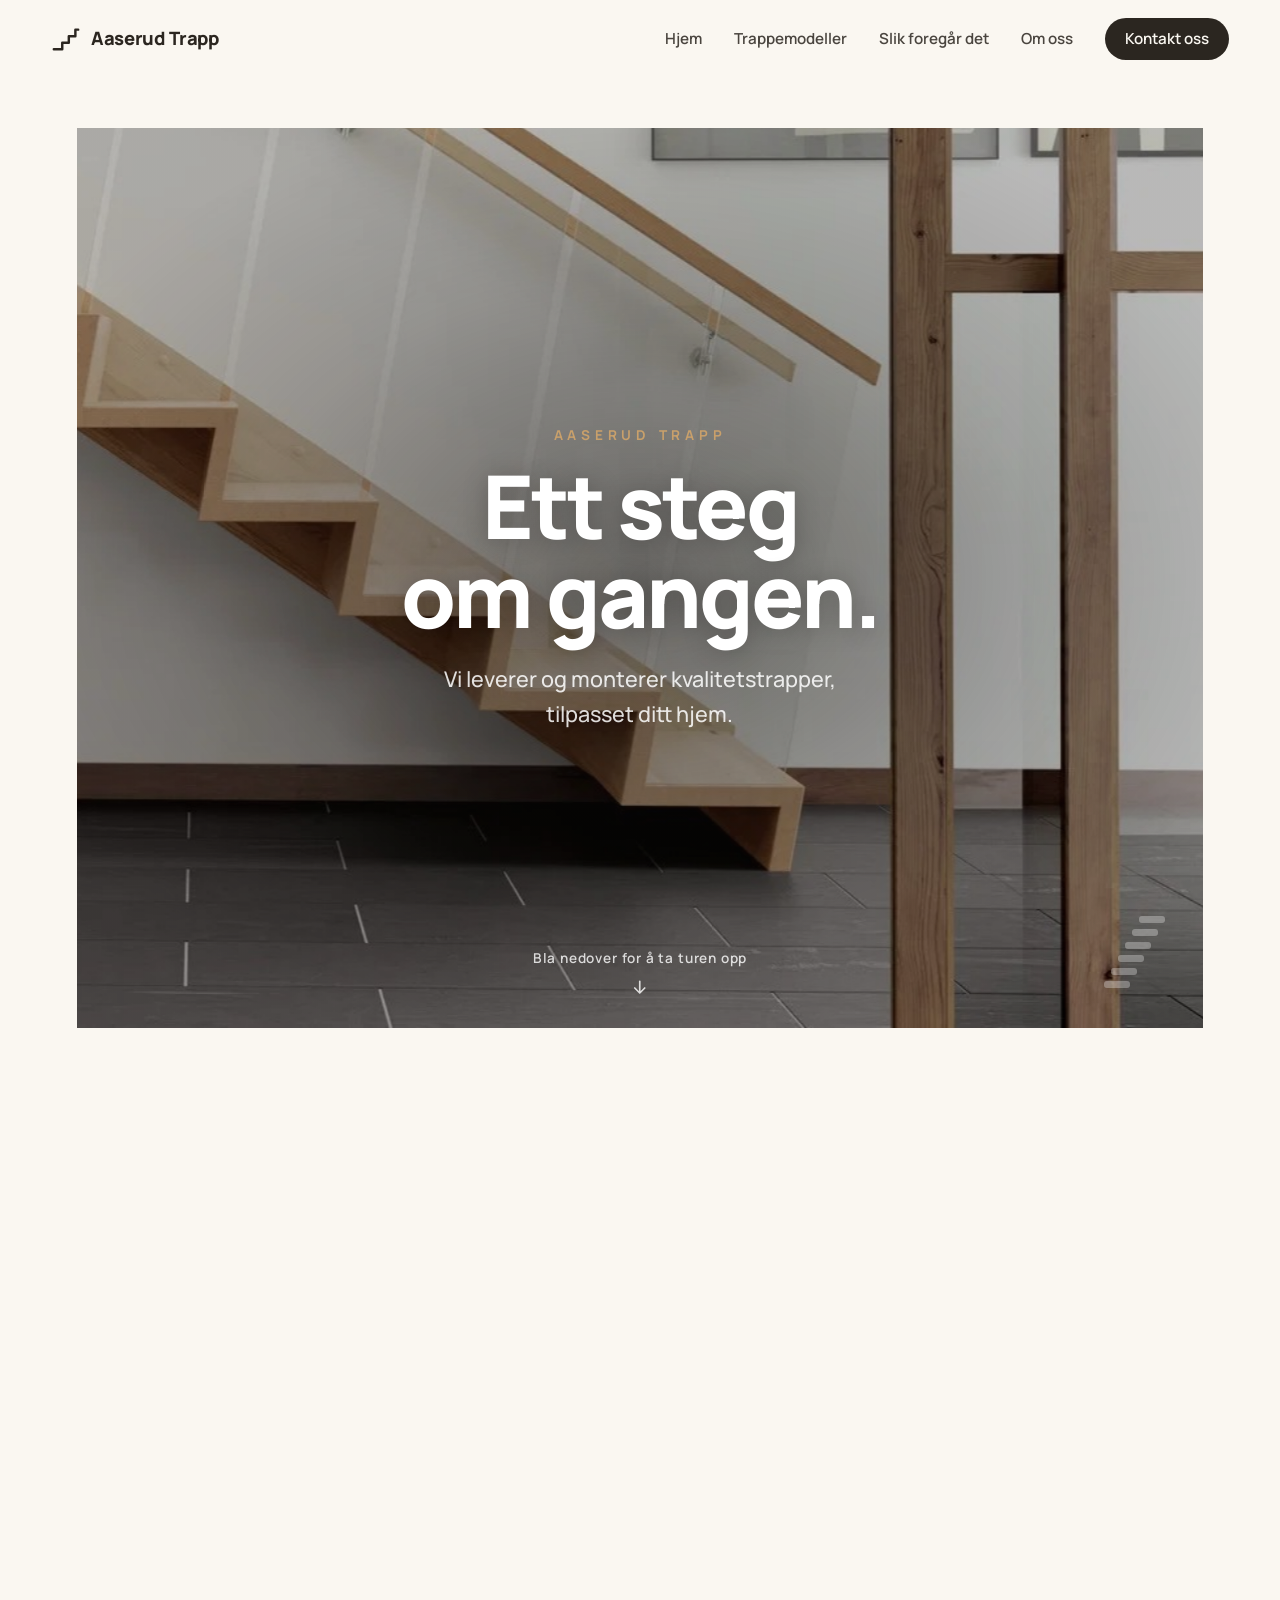
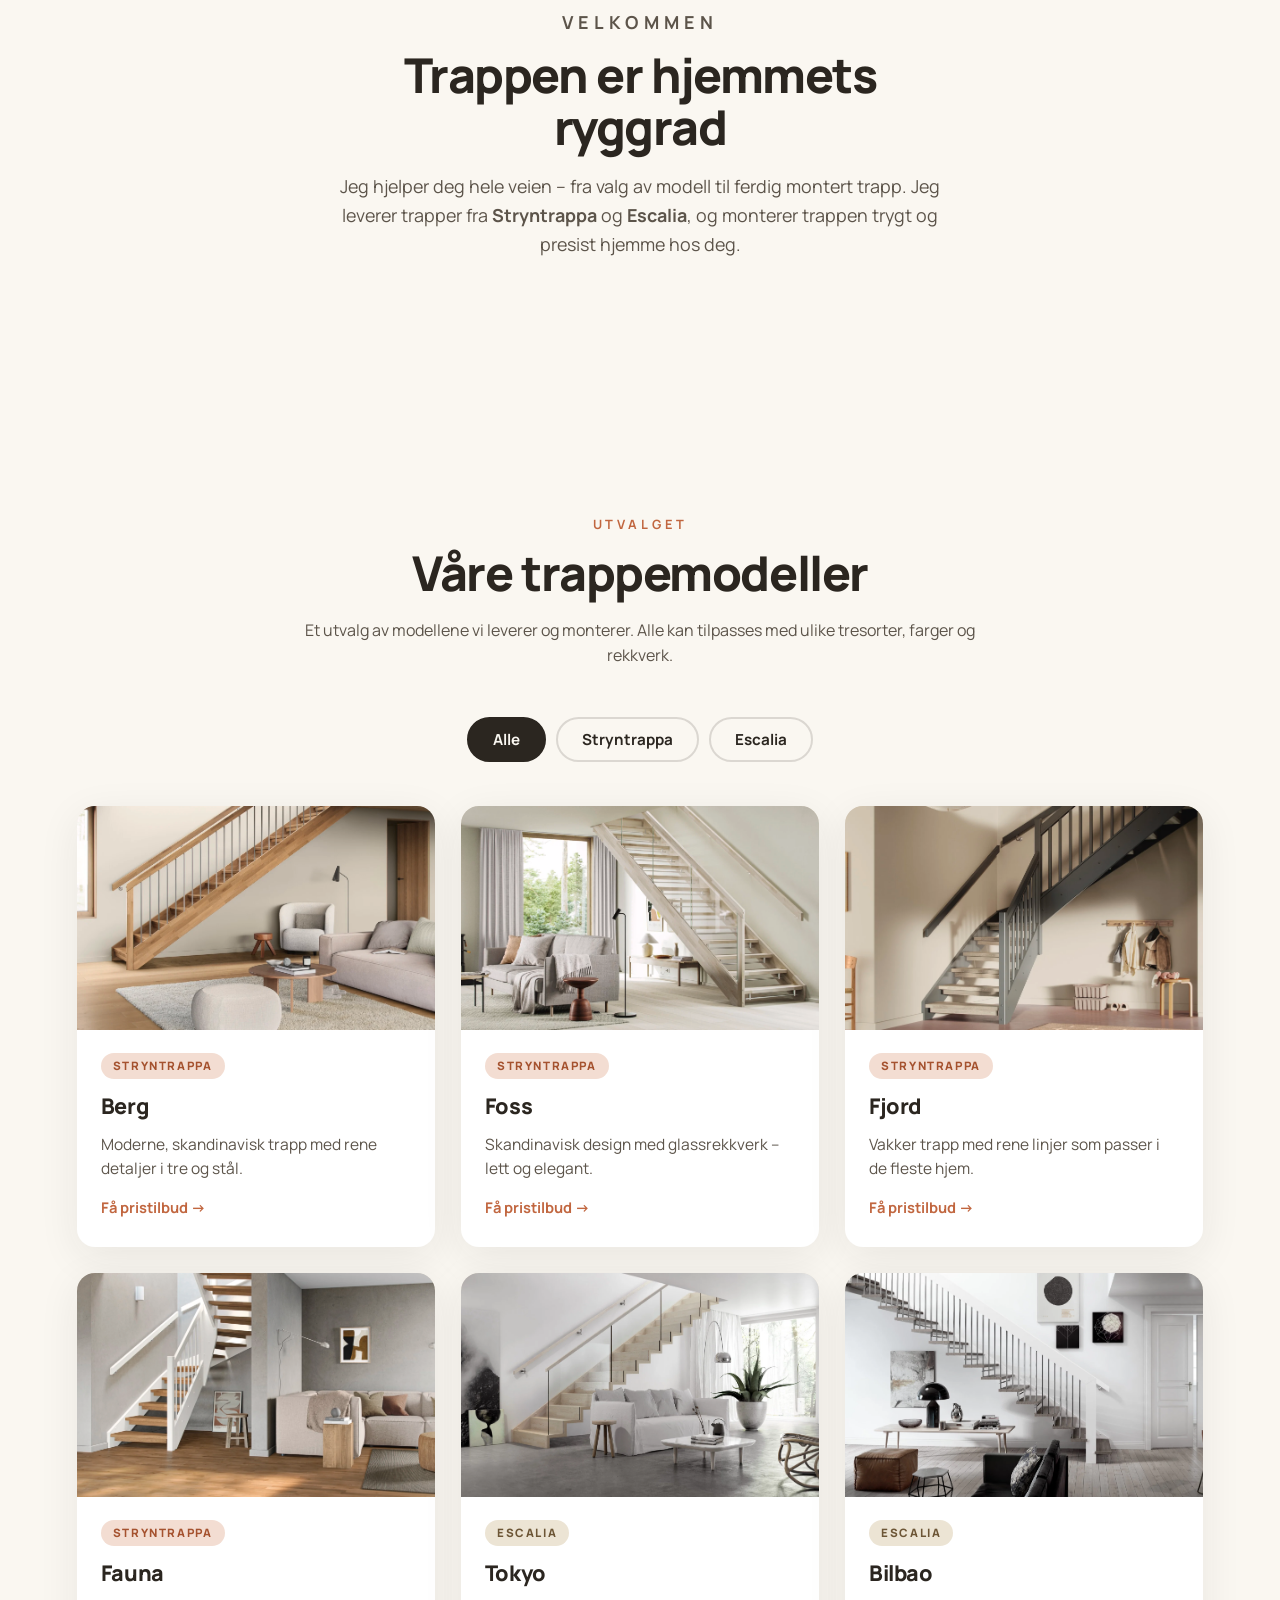
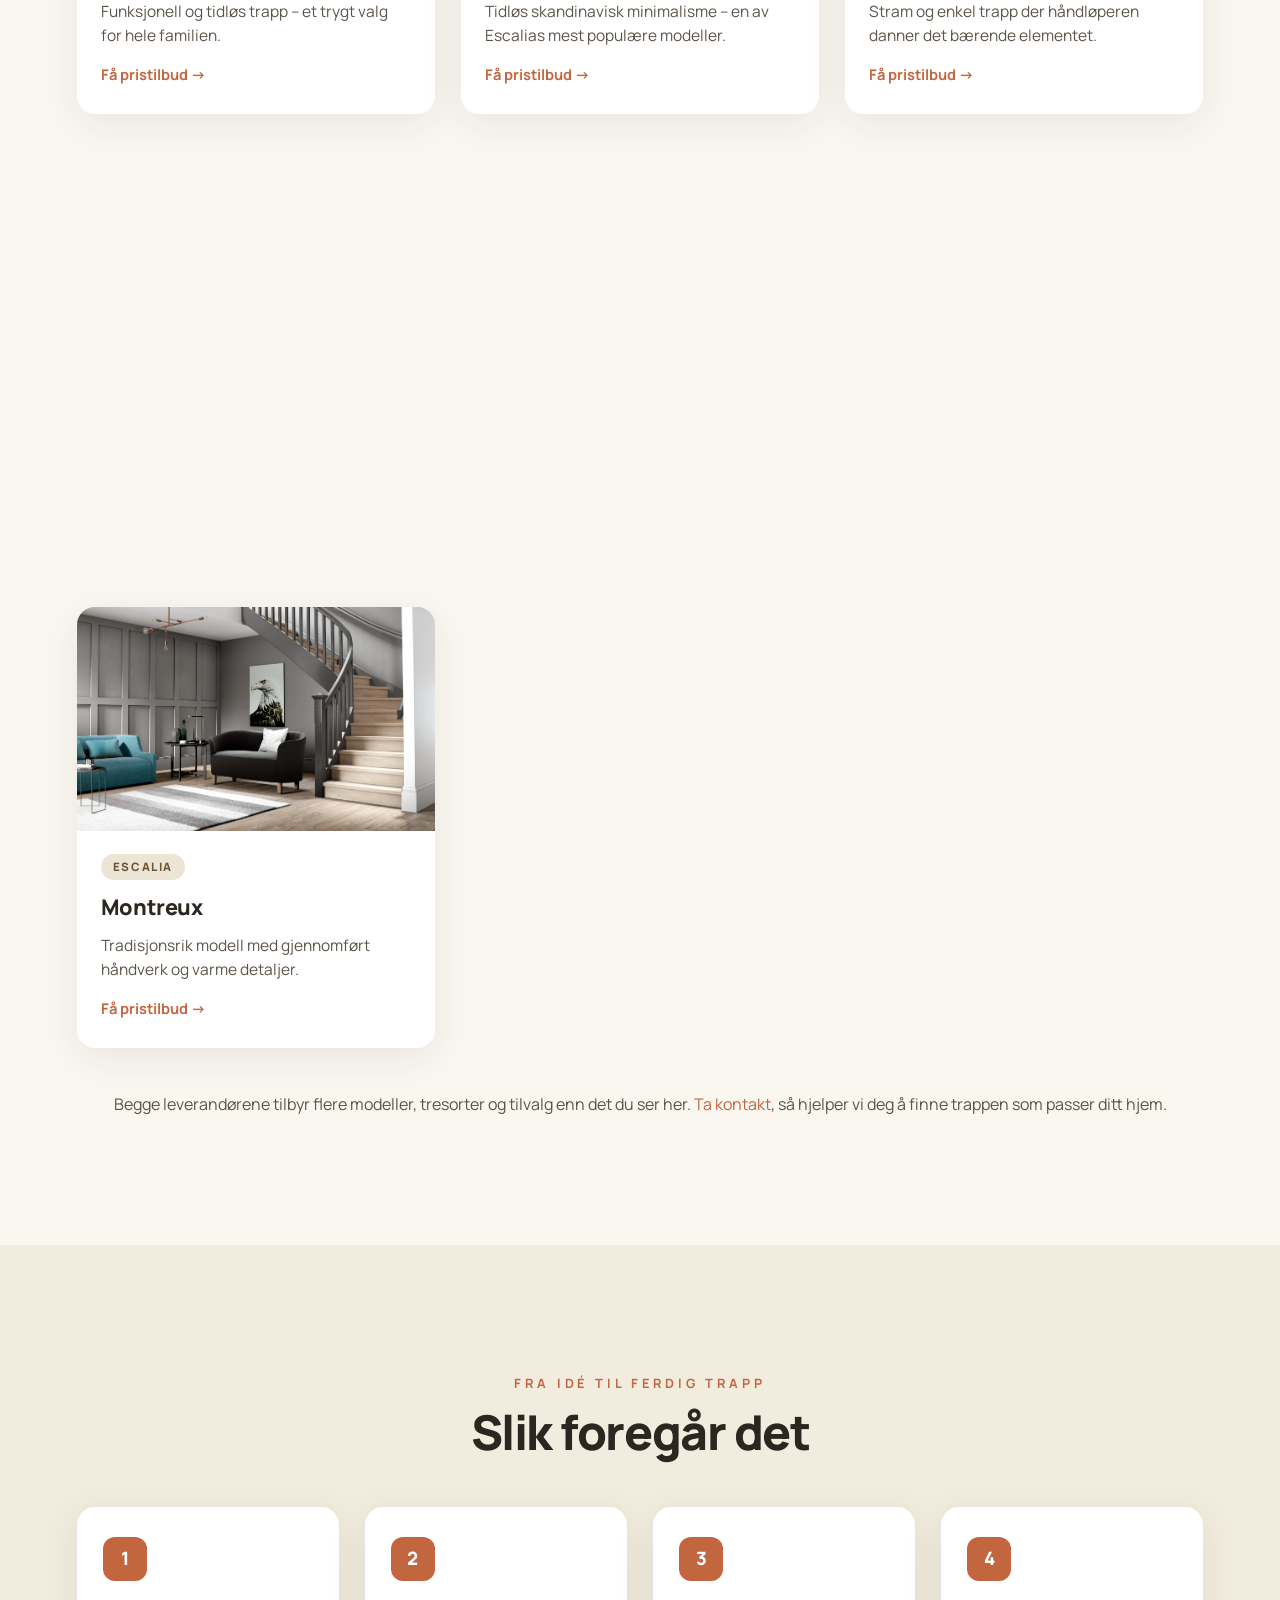
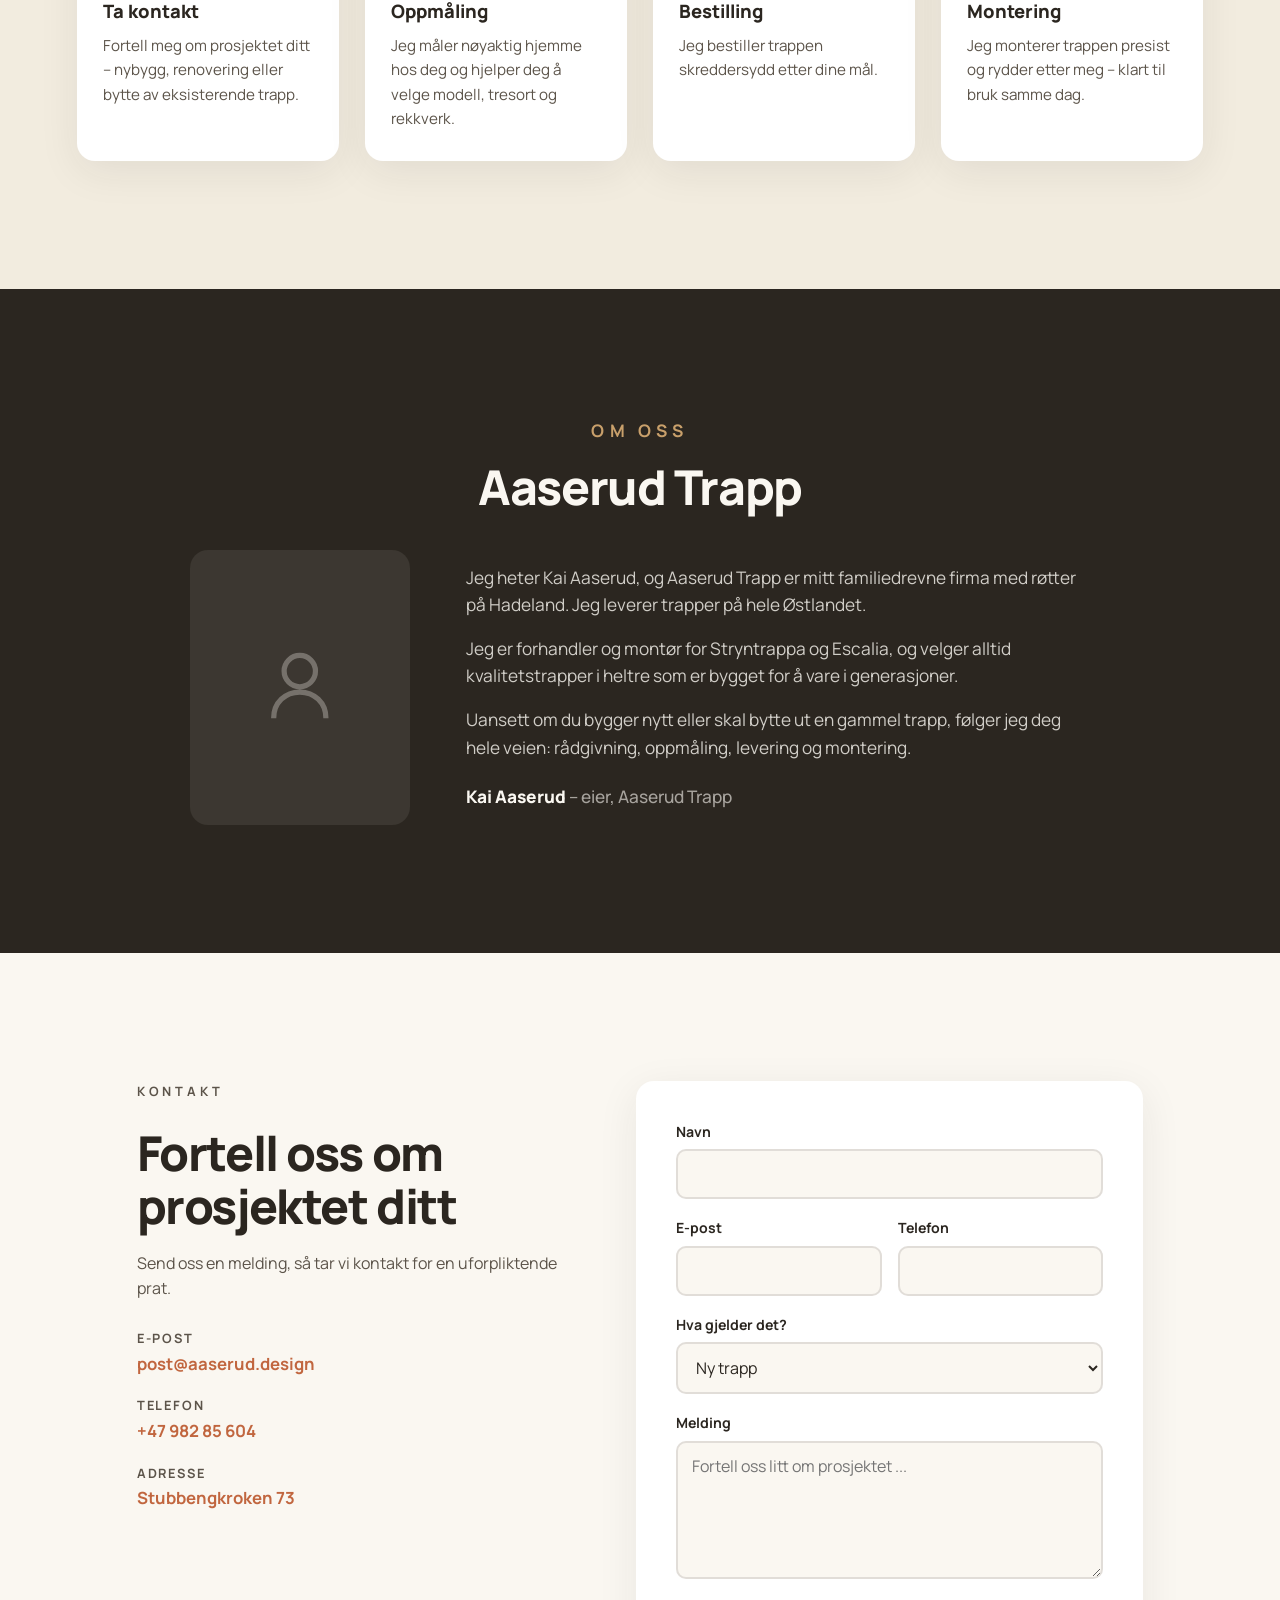
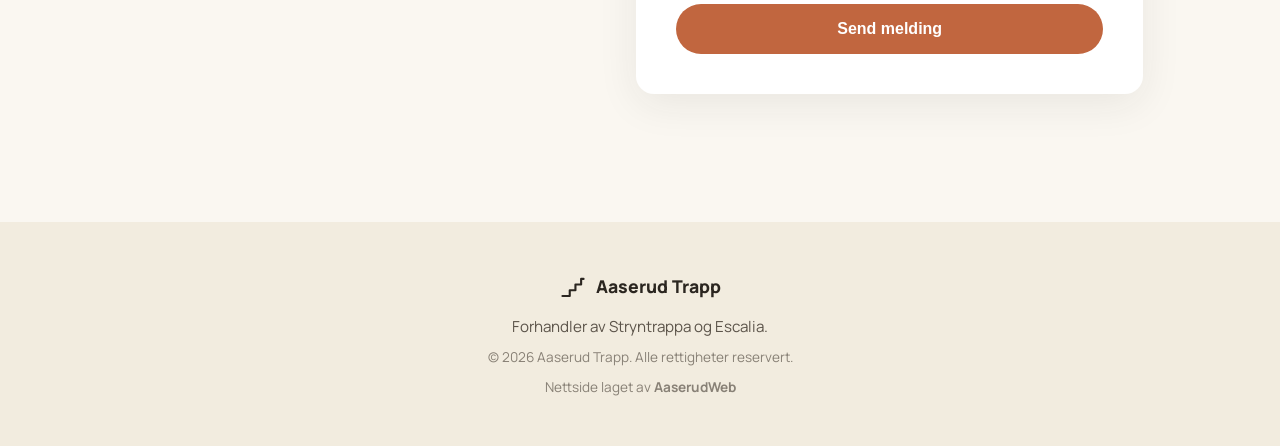
==== index.html @ faaba4e9 "Initial commit: Aaserud Trapp website Scroll-driven hero climb animation, stair model catalog (Stryn" ====
<!DOCTYPE html>
<html lang="no">
<head>
  <meta charset="UTF-8">
  <meta name="viewport" content="width=device-width, initial-scale=1.0">
  <title>Aaserud Trapp – Levering og montering av kvalitetstrapper</title>
  <meta name="description" content="Kai Aaserud leverer og monterer kvalitetstrapper i heltre over hele Østlandet – trapper fra Stryntrappa og Escalia, tilpasset ditt hjem.">
  <link rel="icon" href="data:image/svg+xml,%3Csvg xmlns='http://www.w3.org/2000/svg' viewBox='0 0 32 32'%3E%3Cpath d='M4 26h8v-6h6v-6h6V8h4' fill='none' stroke='%232b2620' stroke-width='3' stroke-linecap='round' stroke-linejoin='round'/%3E%3C/svg%3E">
  <link rel="preload" as="image" href="bilder/hero.jpg">
  <link rel="preconnect" href="https://fonts.googleapis.com">
  <link rel="preconnect" href="https://fonts.gstatic.com" crossorigin>
  <link href="https://fonts.googleapis.com/css2?family=Manrope:wght@400;500;600;700;800&display=swap" rel="stylesheet">
  <link rel="stylesheet" href="css/style.css">
</head>
<body id="topp">

  <!-- ======== HEADER ======== -->
  <header class="site-header" id="siteHeader">
    <a class="logo" href="#topp" aria-label="Aaserud Trapp – til toppen">
      <svg viewBox="0 0 32 32" class="logo__icon" aria-hidden="true">
        <path d="M3 27h9v-7h7v-7h7V6h3" fill="none" stroke="currentColor" stroke-width="2.6" stroke-linecap="round" stroke-linejoin="round"/>
      </svg>
      <span class="logo__text">Aaserud&nbsp;Trapp</span>
    </a>
    <nav class="site-nav" id="siteNav" aria-label="Hovedmeny">
      <a href="#topp">Hjem</a>
      <a href="#modeller">Trappemodeller</a>
      <a href="#prosess">Slik foregår det</a>
      <a href="#om">Om oss</a>
      <a href="#kontakt" class="nav-cta">Kontakt oss</a>
    </nav>
    <button class="nav-toggle" id="navToggle" aria-label="Åpne meny" aria-expanded="false">
      <span></span><span></span><span></span>
    </button>
  </header>

  <!-- ======== SCROLL-HISTORIE: KLATRE OPP TRAPPEN ======== -->
  <section class="story" id="story" aria-label="Introduksjon">
    <div class="story__sticky">

      <!-- Illustrert scene som "kameraet" klatrer gjennom.
           Vil du heller bruke et ekte foto senere: bytt ut SVG-en under
           med et stort <img> inne i #scene – animasjonen fungerer likt. -->
      <div class="scene" id="scene" aria-hidden="true">
        <svg viewBox="0 0 2400 1600" preserveAspectRatio="none">
          <defs>
            <linearGradient id="wallGrad" x1="0" y1="0" x2="0" y2="1">
              <stop offset="0" stop-color="#f4ede1"/>
              <stop offset="1" stop-color="#eadfcc"/>
            </linearGradient>
            <linearGradient id="treadGrad" x1="0" y1="0" x2="0" y2="1">
              <stop offset="0" stop-color="#dcb079"/>
              <stop offset="1" stop-color="#bd935c"/>
            </linearGradient>
            <linearGradient id="wardrobeGrad" x1="0" y1="0" x2="1" y2="0">
              <stop offset="0" stop-color="#dfc39a"/>
              <stop offset="1" stop-color="#cfae7f"/>
            </linearGradient>
            <linearGradient id="lightBeam" x1="0" y1="0" x2="1" y2="0">
              <stop offset="0" stop-color="#ffffff" stop-opacity="0.55"/>
              <stop offset="0.4" stop-color="#ffffff" stop-opacity="0.12"/>
              <stop offset="1" stop-color="#ffffff" stop-opacity="0"/>
            </linearGradient>
            <pattern id="slats" width="48" height="100" patternUnits="userSpaceOnUse">
              <rect width="48" height="100" fill="#d9c09a"/>
              <rect x="38" width="10" height="100" fill="#c9ac80"/>
              <rect x="0" width="3" height="100" fill="#e7d5b4"/>
            </pattern>
          </defs>

          <!-- Vegger og gulv -->
          <rect x="0" y="0" width="2400" height="1600" fill="url(#wallGrad)"/>
          <rect x="700" y="0" width="1700" height="1440" fill="url(#slats)"/>
          <rect x="0" y="1400" width="2400" height="200" fill="#e6dfd2"/>
          <rect x="0" y="1394" width="2400" height="8" fill="#d4cab7"/>

          <!-- Garderobeskap til venstre -->
          <rect x="150" y="230" width="250" height="1170" rx="6" fill="url(#wardrobeGrad)"/>
          <rect x="410" y="230" width="250" height="1170" rx="6" fill="url(#wardrobeGrad)"/>
          <rect x="398" y="230" width="6" height="1170" fill="#b3946a"/>
          <rect x="384" y="770" width="8" height="70" rx="4" fill="#8f7350"/>
          <rect x="424" y="770" width="8" height="70" rx="4" fill="#8f7350"/>

          <!-- Dørmatte -->
          <rect x="720" y="1460" width="300" height="64" rx="10" fill="#cdbc99" opacity="0.8"/>

          <!-- Skygge under trappen -->
          <polygon points="300,1400 2100,1400 2100,540" fill="#000000" opacity="0.04"/>

          <!-- Trappetrinn (12 stk, åpne trinn i eik) -->
          <g>
            <rect x="300"  y="1325" width="168" height="30" rx="5" fill="url(#treadGrad)"/>
            <rect x="450"  y="1250" width="168" height="30" rx="5" fill="url(#treadGrad)"/>
            <rect x="600"  y="1175" width="168" height="30" rx="5" fill="url(#treadGrad)"/>
            <rect x="750"  y="1100" width="168" height="30" rx="5" fill="url(#treadGrad)"/>
            <rect x="900"  y="1025" width="168" height="30" rx="5" fill="url(#treadGrad)"/>
            <rect x="1050" y="950"  width="168" height="30" rx="5" fill="url(#treadGrad)"/>
            <rect x="1200" y="875"  width="168" height="30" rx="5" fill="url(#treadGrad)"/>
            <rect x="1350" y="800"  width="168" height="30" rx="5" fill="url(#treadGrad)"/>
            <rect x="1500" y="725"  width="168" height="30" rx="5" fill="url(#treadGrad)"/>
            <rect x="1650" y="650"  width="168" height="30" rx="5" fill="url(#treadGrad)"/>
            <rect x="1800" y="575"  width="168" height="30" rx="5" fill="url(#treadGrad)"/>
            <rect x="1950" y="500"  width="168" height="30" rx="5" fill="url(#treadGrad)"/>
            <!-- Repos i toppen -->
            <rect x="2118" y="500" width="282" height="30" fill="url(#treadGrad)"/>
            <rect x="2118" y="530" width="282" height="24" fill="#a8825333"/>
          </g>

          <!-- Skygger under trinnene -->
          <g fill="#8a6b42" opacity="0.22">
            <rect x="306" y="1355" width="156" height="10" rx="5"/>
            <rect x="456" y="1280" width="156" height="10" rx="5"/>
            <rect x="606" y="1205" width="156" height="10" rx="5"/>
            <rect x="756" y="1130" width="156" height="10" rx="5"/>
            <rect x="906" y="1055" width="156" height="10" rx="5"/>
            <rect x="1056" y="980" width="156" height="10" rx="5"/>
            <rect x="1206" y="905" width="156" height="10" rx="5"/>
            <rect x="1356" y="830" width="156" height="10" rx="5"/>
            <rect x="1506" y="755" width="156" height="10" rx="5"/>
            <rect x="1656" y="680" width="156" height="10" rx="5"/>
            <rect x="1806" y="605" width="156" height="10" rx="5"/>
            <rect x="1956" y="530" width="156" height="10" rx="5"/>
          </g>

          <!-- Glassrekkverk med håndløper i tre -->
          <polygon points="360,1345 2160,445 2160,285 360,1185" fill="#ffffff" opacity="0.16"/>
          <polygon points="360,1345 2160,445 2160,285 360,1185" fill="none" stroke="#ffffff" stroke-width="4" opacity="0.45"/>
          <line x1="360" y1="1185" x2="2160" y2="285" stroke="#a97e4e" stroke-width="26" stroke-linecap="round"/>
          <g fill="#9a9a96">
            <circle cx="520" cy="1275" r="9"/>
            <circle cx="880" cy="1095" r="9"/>
            <circle cx="1240" cy="915" r="9"/>
            <circle cx="1600" cy="735" r="9"/>
            <circle cx="1960" cy="555" r="9"/>
          </g>

          <!-- Taklampe -->
          <line x1="2150" y1="0" x2="2150" y2="170" stroke="#3a352d" stroke-width="4"/>
          <path d="M2030 250 Q2030 165 2150 165 Q2270 165 2270 250 Q2270 320 2150 320 Q2030 320 2030 250 Z" fill="#fbf8f1"/>
          <path d="M2030 250 Q2030 165 2150 165 Q2270 165 2270 250 Q2270 320 2150 320 Q2030 320 2030 250 Z" fill="#e3d9c4" opacity="0.35"/>
          <ellipse cx="2150" cy="320" rx="52" ry="12" fill="#efe8d8"/>

          <!-- Krakk og vase -->
          <g>
            <rect x="330" y="1288" width="210" height="24" rx="8" fill="#c69e6c"/>
            <polygon points="352,1312 392,1312 372,1400 340,1400" fill="#b98f5c"/>
            <polygon points="478,1312 518,1312 530,1400 498,1400" fill="#b98f5c"/>
          </g>
          <path d="M2300 1400 q-26 -12 -26 -52 q0 -46 34 -46 q34 0 34 46 q0 40 -26 52 Z" fill="#b0703f"/>

          <!-- Lys fra vindu til venstre -->
          <rect x="0" y="0" width="1400" height="1600" fill="url(#lightBeam)"/>
        </svg>
        <!-- Ekte foto brukes i stedet for illustrasjonen når det finnes.
             data-climb angir hvilken vei trappen i bildet stiger ("left"
             eller "right"), slik at kameraet klatrer riktig vei. -->
        <img class="scene__photo" src="bilder/hero.jpg" alt="" data-climb="left" onerror="this.remove()">
      </div>

      <!-- Jevn mørk toning over hele bildet, slik at hvit tekst alltid er lesbar -->
      <div class="story-overlay" aria-hidden="true"></div>

      <!-- Tekstpaneler som toner inn mens man klatrer -->
      <div class="story-panels">
        <div class="story-panel" data-panel="0">
          <p class="story-kicker">Aaserud Trapp</p>
          <h1>Ett steg<br>om gangen.</h1>
          <p class="story-lead">Vi leverer og monterer kvalitetstrapper,<br>tilpasset ditt hjem.</p>
        </div>
        <div class="story-panel" data-panel="1">
          <h2>Norsk håndverk<br>i heltre</h2>
          <p class="story-lead">Jeg velger trapper fra Stryntrappa og Escalia&nbsp;–<br>og monterer dem selv, hjemme hos deg.</p>
        </div>
        <div class="story-panel" data-panel="2">
          <h2>Montert<br>av fagfolk</h2>
          <p class="story-lead">Vi måler opp, leverer og monterer,<br>slik at trappen sitter perfekt fra første trinn.</p>
        </div>
        <div class="story-panel story-panel--cta" data-panel="3">
          <h2>Klar for<br>neste steg?</h2>
          <div class="story-actions">
            <a class="btn btn--primary" href="#modeller">Se trappemodeller</a>
            <a class="btn btn--ghost" href="#kontakt">Kontakt oss</a>
          </div>
        </div>
      </div>

      <!-- Skrollehint og trinn-indikator -->
      <div class="scroll-hint" id="scrollHint">
        <span>Bla nedover for å ta turen opp</span>
        <svg viewBox="0 0 24 24" aria-hidden="true"><path d="M12 4v14m0 0l-6-6m6 6l6-6" fill="none" stroke="currentColor" stroke-width="2" stroke-linecap="round" stroke-linejoin="round"/></svg>
      </div>
      <div class="climb-progress" id="climbProgress" aria-hidden="true">
        <span></span><span></span><span></span><span></span><span></span><span></span>
      </div>
    </div>
  </section>

  <main>

    <!-- ======== INTRO ======== -->
    <section class="intro reveal">
      <p class="section-kicker">Velkommen</p>
      <h2>Trappen er hjemmets ryggrad</h2>
      <p>
        Jeg hjelper deg hele veien – fra valg av modell til ferdig montert trapp. Jeg leverer
        trapper fra <strong>Stryntrappa</strong> og <strong>Escalia</strong>, og monterer trappen
        trygt og presist hjemme hos deg.
      </p>
    </section>

    <!-- ======== TRAPPEMODELLER ======== -->
    <section class="models" id="modeller">
      <div class="section-head reveal">
        <p class="section-kicker">Utvalget</p>
        <h2>Våre trappemodeller</h2>
        <p>Et utvalg av modellene vi leverer og monterer. Alle kan tilpasses med ulike tresorter, farger og rekkverk.</p>
      </div>

      <div class="filter reveal" role="group" aria-label="Filtrer trappemodeller">
        <button class="filter-btn is-active" data-filter="alle">Alle</button>
        <button class="filter-btn" data-filter="stryntrappa">Stryntrappa</button>
        <button class="filter-btn" data-filter="escalia">Escalia</button>
      </div>

      <!-- Gjenbrukbare trappeillustrasjoner -->
      <svg width="0" height="0" style="position:absolute" aria-hidden="true">
        <defs>
          <symbol id="stair-open" viewBox="0 0 400 300">
            <rect x="0" y="262" width="400" height="6" rx="3" fill="var(--ink,#2b2620)" opacity="0.15"/>
            <g fill="var(--wood,#c9a06b)">
              <rect x="40"  y="230" width="74" height="14" rx="4"/>
              <rect x="100" y="192" width="74" height="14" rx="4"/>
              <rect x="160" y="154" width="74" height="14" rx="4"/>
              <rect x="220" y="116" width="74" height="14" rx="4"/>
              <rect x="280" y="78"  width="74" height="14" rx="4"/>
            </g>
            <line x1="58" y1="196" x2="342" y2="46" stroke="var(--wood-dark,#a97e4e)" stroke-width="9" stroke-linecap="round"/>
            <line x1="70" y1="238" x2="70" y2="196" stroke="var(--wood-dark,#a97e4e)" stroke-width="5"/>
            <line x1="330" y1="86" x2="330" y2="52" stroke="var(--wood-dark,#a97e4e)" stroke-width="5"/>
          </symbol>
          <symbol id="stair-glass" viewBox="0 0 400 300">
            <rect x="0" y="262" width="400" height="6" rx="3" fill="var(--ink,#2b2620)" opacity="0.15"/>
            <polygon points="56,236 344,86 344,44 56,194" fill="var(--ink,#2b2620)" opacity="0.08"/>
            <polygon points="56,236 344,86 344,44 56,194" fill="none" stroke="var(--ink,#2b2620)" stroke-width="2" opacity="0.25"/>
            <g fill="var(--wood,#c9a06b)">
              <rect x="40"  y="230" width="74" height="14" rx="4"/>
              <rect x="100" y="192" width="74" height="14" rx="4"/>
              <rect x="160" y="154" width="74" height="14" rx="4"/>
              <rect x="220" y="116" width="74" height="14" rx="4"/>
              <rect x="280" y="78"  width="74" height="14" rx="4"/>
            </g>
            <line x1="56" y1="194" x2="344" y2="44" stroke="var(--wood-dark,#a97e4e)" stroke-width="8" stroke-linecap="round"/>
          </symbol>
          <symbol id="stair-spindle" viewBox="0 0 400 300">
            <rect x="0" y="262" width="400" height="6" rx="3" fill="var(--ink,#2b2620)" opacity="0.15"/>
            <g stroke="var(--ink,#2b2620)" stroke-width="3" opacity="0.5">
              <line x1="90"  y1="228" x2="90"  y2="180"/>
              <line x1="150" y1="190" x2="150" y2="142"/>
              <line x1="210" y1="152" x2="210" y2="104"/>
              <line x1="270" y1="114" x2="270" y2="66"/>
              <line x1="330" y1="76"  x2="330" y2="28"/>
            </g>
            <g fill="var(--wood,#c9a06b)">
              <rect x="40"  y="230" width="74" height="14" rx="4"/>
              <rect x="100" y="192" width="74" height="14" rx="4"/>
              <rect x="160" y="154" width="74" height="14" rx="4"/>
              <rect x="220" y="116" width="74" height="14" rx="4"/>
              <rect x="280" y="78"  width="74" height="14" rx="4"/>
            </g>
            <line x1="70" y1="186" x2="350" y2="36" stroke="var(--wood-dark,#a97e4e)" stroke-width="8" stroke-linecap="round"/>
          </symbol>
          <symbol id="stair-closed" viewBox="0 0 400 300">
            <rect x="0" y="262" width="400" height="6" rx="3" fill="var(--ink,#2b2620)" opacity="0.15"/>
            <path d="M40 262 h74 v-38 h60 v-38 h60 v-38 h60 v-38 h60 v-38 h20 v190 Z" fill="var(--wood,#c9a06b)"/>
            <path d="M40 262 h74 v-38 h60 v-38 h60 v-38 h60 v-38 h60 v-38" fill="none" stroke="var(--wood-dark,#a97e4e)" stroke-width="5" stroke-linejoin="round"/>
            <line x1="70" y1="196" x2="350" y2="46" stroke="var(--wood-dark,#a97e4e)" stroke-width="8" stroke-linecap="round"/>
          </symbol>
        </defs>
      </svg>

      <div class="model-grid" id="modelGrid">
        <!-- Stryntrappa -->
        <article class="model-card reveal" data-supplier="stryntrappa">
          <div class="model-card__img tint-3">
            <img src="bilder/stryntrappa-berg.webp" style="object-position:0% 50%" alt="Trappemodellen Berg fra Stryntrappa" loading="lazy" onerror="this.classList.add('img-missing')">
            <svg viewBox="0 0 400 300"><use href="#stair-spindle"/></svg>
          </div>
          <div class="model-card__body">
            <span class="badge badge--stryntrappa">Stryntrappa</span>
            <h3>Berg</h3>
            <p>Moderne, skandinavisk trapp med rene detaljer i tre og stål.</p>
            <a href="#kontakt" data-model="Berg (Stryntrappa)">Få pristilbud&nbsp;→</a>
          </div>
        </article>
        <article class="model-card reveal" data-supplier="stryntrappa">
          <div class="model-card__img tint-1">
            <img src="bilder/stryntrappa-foss.webp" style="object-position:85% 50%" alt="Trappemodellen Foss fra Stryntrappa" loading="lazy" onerror="this.classList.add('img-missing')">
            <svg viewBox="0 0 400 300"><use href="#stair-glass"/></svg>
          </div>
          <div class="model-card__body">
            <span class="badge badge--stryntrappa">Stryntrappa</span>
            <h3>Foss</h3>
            <p>Skandinavisk design med glassrekkverk – lett og elegant.</p>
            <a href="#kontakt" data-model="Foss (Stryntrappa)">Få pristilbud&nbsp;→</a>
          </div>
        </article>
        <article class="model-card reveal" data-supplier="stryntrappa">
          <div class="model-card__img tint-4">
            <img src="bilder/stryntrappa-fjord.webp" style="object-position:25% 50%" alt="Trappemodellen Fjord fra Stryntrappa" loading="lazy" onerror="this.classList.add('img-missing')">
            <svg viewBox="0 0 400 300"><use href="#stair-open"/></svg>
          </div>
          <div class="model-card__body">
            <span class="badge badge--stryntrappa">Stryntrappa</span>
            <h3>Fjord</h3>
            <p>Vakker trapp med rene linjer som passer i de fleste hjem.</p>
            <a href="#kontakt" data-model="Fjord (Stryntrappa)">Få pristilbud&nbsp;→</a>
          </div>
        </article>
        <article class="model-card reveal" data-supplier="stryntrappa">
          <div class="model-card__img tint-2">
            <img src="bilder/stryntrappa-fauna.webp" style="object-position:5% 50%" alt="Trappemodellen Fauna fra Stryntrappa" loading="lazy" onerror="this.classList.add('img-missing')">
            <svg viewBox="0 0 400 300"><use href="#stair-closed"/></svg>
          </div>
          <div class="model-card__body">
            <span class="badge badge--stryntrappa">Stryntrappa</span>
            <h3>Fauna</h3>
            <p>Funksjonell og tidløs trapp – et trygt valg for hele familien.</p>
            <a href="#kontakt" data-model="Fauna (Stryntrappa)">Få pristilbud&nbsp;→</a>
          </div>
        </article>

        <!-- Escalia -->
        <article class="model-card reveal" data-supplier="escalia">
          <div class="model-card__img tint-1">
            <img src="bilder/escalia-tokyo.webp" style="object-position:0% 50%" alt="Trappemodellen Tokyo fra Escalia" loading="lazy" onerror="this.classList.add('img-missing')">
            <svg viewBox="0 0 400 300"><use href="#stair-open"/></svg>
          </div>
          <div class="model-card__body">
            <span class="badge badge--escalia">Escalia</span>
            <h3>Tokyo</h3>
            <p>Tidløs skandinavisk minimalisme – en av Escalias mest populære modeller.</p>
            <a href="#kontakt" data-model="Tokyo (Escalia)">Få pristilbud&nbsp;→</a>
          </div>
        </article>
        <article class="model-card reveal" data-supplier="escalia">
          <div class="model-card__img tint-2">
            <img src="bilder/escalia-bilbao.webp" style="object-position:0% 50%" alt="Trappemodellen Bilbao fra Escalia" loading="lazy" onerror="this.classList.add('img-missing')">
            <svg viewBox="0 0 400 300"><use href="#stair-spindle"/></svg>
          </div>
          <div class="model-card__body">
            <span class="badge badge--escalia">Escalia</span>
            <h3>Bilbao</h3>
            <p>Stram og enkel trapp der håndløperen danner det bærende elementet.</p>
            <a href="#kontakt" data-model="Bilbao (Escalia)">Få pristilbud&nbsp;→</a>
          </div>
        </article>
        <article class="model-card reveal" data-supplier="escalia">
          <div class="model-card__img tint-3">
            <img src="bilder/escalia-sydney.webp" style="object-position:25% 50%" alt="Trappemodellen Sydney fra Escalia" loading="lazy" onerror="this.classList.add('img-missing')">
            <svg viewBox="0 0 400 300"><use href="#stair-glass"/></svg>
          </div>
          <div class="model-card__body">
            <span class="badge badge--escalia">Escalia</span>
            <h3>Sydney</h3>
            <p>Åpen og luftig trapp som slipper lyset gjennom rommet.</p>
            <a href="#kontakt" data-model="Sydney (Escalia)">Få pristilbud&nbsp;→</a>
          </div>
        </article>
        <article class="model-card reveal" data-supplier="escalia">
          <div class="model-card__img tint-4">
            <img src="bilder/escalia-osaka.webp" alt="Trappemodellen Osaka fra Escalia" loading="lazy" onerror="this.classList.add('img-missing')">
            <svg viewBox="0 0 400 300"><use href="#stair-open"/></svg>
          </div>
          <div class="model-card__body">
            <span class="badge badge--escalia">Escalia</span>
            <h3>Osaka</h3>
            <p>Minimalistisk designtrapp med rene linjer og lette detaljer.</p>
            <a href="#kontakt" data-model="Osaka (Escalia)">Få pristilbud&nbsp;→</a>
          </div>
        </article>
        <article class="model-card reveal" data-supplier="escalia">
          <div class="model-card__img tint-2">
            <img src="bilder/escalia-amsterdam.webp" style="object-position:100% 50%" alt="Trappemodellen Amsterdam fra Escalia" loading="lazy" onerror="this.classList.add('img-missing')">
            <svg viewBox="0 0 400 300"><use href="#stair-closed"/></svg>
          </div>
          <div class="model-card__body">
            <span class="badge badge--escalia">Escalia</span>
            <h3>Amsterdam</h3>
            <p>Plassbesparende spindeltrapp med et lett og luftig uttrykk.</p>
            <a href="#kontakt" data-model="Amsterdam (Escalia)">Få pristilbud&nbsp;→</a>
          </div>
        </article>
        <article class="model-card reveal" data-supplier="escalia">
          <div class="model-card__img tint-1">
            <img src="bilder/escalia-montreux.webp" style="object-position:100% 50%" alt="Trappemodellen Montreux fra Escalia" loading="lazy" onerror="this.classList.add('img-missing')">
            <svg viewBox="0 0 400 300"><use href="#stair-spindle"/></svg>
          </div>
          <div class="model-card__body">
            <span class="badge badge--escalia">Escalia</span>
            <h3>Montreux</h3>
            <p>Tradisjonsrik modell med gjennomført håndverk og varme detaljer.</p>
            <a href="#kontakt" data-model="Montreux (Escalia)">Få pristilbud&nbsp;→</a>
          </div>
        </article>
      </div>

      <p class="models-note reveal">
        Begge leverandørene tilbyr flere modeller, tresorter og tilvalg enn det du ser her.
        <a href="#kontakt">Ta kontakt</a>, så hjelper vi deg å finne trappen som passer ditt hjem.
      </p>
    </section>

    <!-- ======== PROSESS ======== -->
    <section class="process" id="prosess">
      <div class="section-head reveal">
        <p class="section-kicker">Fra idé til ferdig trapp</p>
        <h2>Slik foregår det</h2>
      </div>
      <ol class="process-steps">
        <li class="reveal">
          <span class="step-num">1</span>
          <h3>Ta kontakt</h3>
          <p>Fortell meg om prosjektet ditt – nybygg, renovering eller bytte av eksisterende trapp.</p>
        </li>
        <li class="reveal">
          <span class="step-num">2</span>
          <h3>Oppmåling</h3>
          <p>Jeg måler nøyaktig hjemme hos deg og hjelper deg å velge modell, tresort og rekkverk.</p>
        </li>
        <li class="reveal">
          <span class="step-num">3</span>
          <h3>Bestilling</h3>
          <p>Jeg bestiller trappen skreddersydd etter dine mål.</p>
        </li>
        <li class="reveal">
          <span class="step-num">4</span>
          <h3>Montering</h3>
          <p>Jeg monterer trappen presist og rydder etter meg – klart til bruk samme dag.</p>
        </li>
      </ol>
    </section>

    <!-- ======== OM OSS ======== -->
    <section class="about" id="om">
      <div class="about__inner reveal">
        <p class="section-kicker">Om oss</p>
        <h2>Aaserud Trapp</h2>
        <div class="about__grid">
          <!-- Legg et portrettbilde av Kai i bilder/kai-aaserud.jpg (stående format,
               ansiktet tydelig synlig), så erstatter det ikonet automatisk. -->
          <div class="about__portrait">
            <img src="bilder/kai-aaserud.jpg" alt="Kai Aaserud, eier av Aaserud Trapp" loading="lazy" onerror="this.parentElement.classList.add('is-empty')">
            <span class="about__portrait-fallback" aria-hidden="true">
              <svg viewBox="0 0 32 32"><path d="M16 16a6 6 0 100-12 6 6 0 000 12zM6 28c0-6 4.5-10 10-10s10 4 10 10" fill="none" stroke="currentColor" stroke-width="2"/></svg>
            </span>
          </div>
          <div class="about__text">
            <p>
              Jeg heter Kai Aaserud, og Aaserud Trapp er mitt familiedrevne firma med røtter på
              Hadeland. Jeg leverer trapper på hele Østlandet.
            </p>
            <p>
              Jeg er forhandler og montør for Stryntrappa og Escalia, og velger alltid
              kvalitetstrapper i heltre som er bygget for å vare i generasjoner.
            </p>
            <p>
              Uansett om du bygger nytt eller skal bytte ut en gammel trapp, følger jeg deg hele
              veien: rådgivning, oppmåling, levering og montering.
            </p>
            <p class="about__signature">Kai Aaserud <span>– eier, Aaserud Trapp</span></p>
          </div>
        </div>
      </div>
    </section>

    <!-- ======== KONTAKT ======== -->
    <section class="contact" id="kontakt">
      <div class="contact__info reveal">
        <p class="section-kicker">Kontakt</p>
        <h2>Fortell oss om prosjektet ditt</h2>
        <p>Send oss en melding, så tar vi kontakt for en uforpliktende prat.</p>
        <ul class="contact-list">
          <li>
            <strong>E-post</strong>
            <a href="mailto:post@aaserud.design">post@aaserud.design</a>
          </li>
          <li>
            <strong>Telefon</strong>
            <a href="tel:+4798285604">+47 982 85 604</a>
          </li>
          <li>
            <strong>Adresse</strong>
            <a href="https://www.google.com/maps/search/?api=1&query=Stubbengkroken+73%2C+Norge" target="_blank" rel="noopener">Stubbengkroken 73</a>
          </li>
        </ul>
      </div>

      <!-- FormSubmit: første innsending utløser en aktiveringsmail til adressen under -->
      <form class="contact-form reveal" action="https://formsubmit.co/post@aaserud.design" method="POST">
        <input type="hidden" name="_subject" value="Ny henvendelse fra aaserudtrapp.no">
        <input type="hidden" name="_template" value="table">
        <input type="hidden" name="_captcha" value="false">
        <input type="hidden" name="_next" value="https://aaserudtrapp.no/takk.html">
        <input type="text" name="_honey" style="display:none" tabindex="-1" autocomplete="off">

        <div class="form-row">
          <label for="f-navn">Navn</label>
          <input id="f-navn" type="text" name="navn" required autocomplete="name">
        </div>
        <div class="form-row form-row--split">
          <div>
            <label for="f-epost">E-post</label>
            <input id="f-epost" type="email" name="epost" required autocomplete="email">
          </div>
          <div>
            <label for="f-tlf">Telefon</label>
            <input id="f-tlf" type="tel" name="telefon" autocomplete="tel">
          </div>
        </div>
        <div class="form-row">
          <label for="f-emne">Hva gjelder det?</label>
          <select id="f-emne" name="emne">
            <option>Ny trapp</option>
            <option>Bytte av eksisterende trapp</option>
            <option>Rekkverk / tilbehør</option>
            <option>Annet</option>
          </select>
        </div>
        <div class="form-row">
          <label for="f-melding">Melding</label>
          <textarea id="f-melding" name="melding" rows="5" required placeholder="Fortell oss litt om prosjektet ..."></textarea>
        </div>
        <button type="submit" class="btn btn--primary btn--full">Send melding</button>
      </form>
    </section>
  </main>

  <!-- ======== FOOTER ======== -->
  <footer class="site-footer">
    <div class="footer__brand">
      <svg viewBox="0 0 32 32" class="logo__icon" aria-hidden="true">
        <path d="M3 27h9v-7h7v-7h7V6h3" fill="none" stroke="currentColor" stroke-width="2.6" stroke-linecap="round" stroke-linejoin="round"/>
      </svg>
      <span>Aaserud Trapp</span>
    </div>
    <p>Forhandler av Stryntrappa og Escalia.</p>
    <p class="footer__copy">© 2026 Aaserud Trapp. Alle rettigheter reservert.</p>
    <p class="footer__credit">Nettside laget av <a href="https://aaserudweb.no" target="_blank" rel="noopener">AaserudWeb</a></p>
  </footer>

  <script src="js/main.js"></script>
</body>
</html>
---- css/style.css ----
/* ============================================================
   Aaserud Trapp – hovedstilark
   ============================================================ */

:root {
  --bg: #faf7f1;
  --bg-alt: #f2ecdf;
  --ink: #2b2620;
  --ink-soft: #5c544a;
  --wood: #c9a06b;
  --wood-dark: #a97e4e;
  --accent: #c1663f;
  --accent-dark: #a5522f;
  --card: #ffffff;
  --radius: 18px;
  --shadow: 0 10px 40px rgba(43, 38, 32, 0.08);
  --font: "Manrope", system-ui, -apple-system, "Segoe UI", sans-serif;
}

* { margin: 0; padding: 0; box-sizing: border-box; }

html { scroll-behavior: smooth; }

body {
  font-family: var(--font);
  background: var(--bg);
  color: var(--ink);
  line-height: 1.6;
  -webkit-font-smoothing: antialiased;
  overflow-x: hidden;
}

img, svg { display: block; max-width: 100%; }

a { color: var(--accent); text-decoration: none; }
a:hover { text-decoration: underline; }

/* ---------- Header ---------- */

.site-header {
  position: fixed;
  inset: 0 0 auto 0;
  z-index: 50;
  display: flex;
  align-items: center;
  justify-content: space-between;
  padding: 18px clamp(20px, 4vw, 56px);
  transition: background 0.3s ease, box-shadow 0.3s ease, padding 0.3s ease;
}

.site-header.is-scrolled {
  background: rgba(250, 247, 241, 0.9);
  backdrop-filter: blur(12px);
  -webkit-backdrop-filter: blur(12px);
  box-shadow: 0 1px 0 rgba(43, 38, 32, 0.08);
  padding-top: 12px;
  padding-bottom: 12px;
}

.logo {
  display: flex;
  align-items: center;
  gap: 10px;
  color: var(--ink);
  font-weight: 800;
  font-size: 1.15rem;
  letter-spacing: -0.02em;
}
.logo:hover { text-decoration: none; }
.logo__icon { width: 30px; height: 30px; }

.site-nav {
  display: flex;
  align-items: center;
  gap: clamp(14px, 2.5vw, 32px);
}
.site-nav a {
  color: var(--ink);
  font-weight: 600;
  font-size: 0.95rem;
  opacity: 0.85;
}
.site-nav a:hover { opacity: 1; text-decoration: none; }

.nav-cta {
  background: var(--ink);
  color: var(--bg) !important;
  padding: 9px 20px;
  border-radius: 999px;
  opacity: 1 !important;
  transition: background 0.2s ease;
}
.nav-cta:hover { background: var(--accent); }

.nav-toggle {
  display: none;
  flex-direction: column;
  gap: 5px;
  background: none;
  border: 0;
  cursor: pointer;
  padding: 8px;
}
.nav-toggle span {
  width: 24px;
  height: 2.5px;
  background: var(--ink);
  border-radius: 2px;
  transition: transform 0.25s ease, opacity 0.25s ease;
}
.nav-toggle.is-open span:nth-child(1) { transform: translateY(7.5px) rotate(45deg); }
.nav-toggle.is-open span:nth-child(2) { opacity: 0; }
.nav-toggle.is-open span:nth-child(3) { transform: translateY(-7.5px) rotate(-45deg); }

/* ---------- Scroll-historie (hero) ---------- */

.story {
  /* Høyden bestemmer hvor lenge "klatringen" varer */
  height: 520vh;
  position: relative;
}

.story__sticky {
  position: sticky;
  top: 0;
  height: 100vh;
  overflow: hidden;
  background: var(--bg-alt);
}

.scene {
  position: absolute;
  top: 0;
  left: 0;
  will-change: transform;
}
.scene svg { width: 100%; height: 100%; }

/* Ekte hero-foto (bilder/hero.jpg) legger seg over illustrasjonen */
.scene__photo {
  position: absolute;
  inset: 0;
  width: 100%;
  height: 100%;
  object-fit: cover;
}

/* Jevn mørk toning over hele scenen, sterkest midt i bildet der teksten står */
.story-overlay {
  position: absolute;
  inset: 0;
  background:
    radial-gradient(60% 55% at 50% 50%, rgba(12, 10, 8, 0.55), rgba(12, 10, 8, 0.32) 60%, rgba(12, 10, 8, 0.22) 100%);
}

.story-panels {
  position: absolute;
  inset: 0;
  display: grid;
  place-items: center;
  text-align: center;
  pointer-events: none;
}

.story-panel {
  grid-area: 1 / 1;
  opacity: 0;
  padding: 24px;
  max-width: 900px;
}

.story-kicker {
  text-transform: uppercase;
  letter-spacing: 0.35em;
  font-weight: 700;
  font-size: 0.85rem;
  color: var(--wood);
  margin-bottom: 14px;
}

.story-panel h1,
.story-panel h2 {
  color: #fff;
  font-size: clamp(2.6rem, 7.5vw, 5.5rem);
  line-height: 1.02;
  font-weight: 800;
  letter-spacing: -0.035em;
  text-shadow: 0 2px 24px rgba(0, 0, 0, 0.25);
}

.story-lead {
  margin-top: 22px;
  font-size: clamp(1.05rem, 2vw, 1.35rem);
  color: rgba(255, 255, 255, 0.85);
  font-weight: 500;
}

.story-actions {
  margin-top: 34px;
  display: flex;
  gap: 14px;
  justify-content: center;
  flex-wrap: wrap;
}
.story-panel--cta { pointer-events: none; }
.story-panel--cta.is-live { pointer-events: auto; }

.scroll-hint {
  position: absolute;
  bottom: 30px;
  left: 50%;
  transform: translateX(-50%);
  display: flex;
  flex-direction: column;
  align-items: center;
  gap: 8px;
  color: rgba(255, 255, 255, 0.8);
  font-size: 0.85rem;
  font-weight: 600;
  letter-spacing: 0.06em;
  transition: opacity 0.2s linear;
}
.scroll-hint svg {
  width: 20px;
  height: 20px;
  animation: hint-bounce 1.6s ease-in-out infinite;
}
@keyframes hint-bounce {
  0%, 100% { transform: translateY(0); }
  50% { transform: translateY(7px); }
}

/* Trinn-indikator: fylles etter hvert som man klatrer */
.climb-progress {
  position: absolute;
  right: clamp(16px, 3vw, 44px);
  bottom: 40px;
  display: flex;
  flex-direction: column-reverse;
  gap: 6px;
}
.climb-progress span {
  display: block;
  width: 26px;
  height: 7px;
  border-radius: 3px;
  background: rgba(255, 255, 255, 0.3);
  transition: background 0.3s ease;
}
/* Trappeform: trinnene klatrer mot høyre, som i scenen */
.climb-progress span:nth-child(1) { transform: translateX(-35px); }
.climb-progress span:nth-child(2) { transform: translateX(-28px); }
.climb-progress span:nth-child(3) { transform: translateX(-21px); }
.climb-progress span:nth-child(4) { transform: translateX(-14px); }
.climb-progress span:nth-child(5) { transform: translateX(-7px); }
.climb-progress span.is-on { background: var(--accent); }

/* ---------- Knapper ---------- */

.btn {
  display: inline-block;
  padding: 14px 30px;
  border-radius: 999px;
  font-weight: 700;
  font-size: 1rem;
  border: 2px solid transparent;
  cursor: pointer;
  transition: transform 0.15s ease, background 0.2s ease, color 0.2s ease;
}
.btn:hover { text-decoration: none; transform: translateY(-2px); }

.btn--primary {
  background: var(--accent);
  color: #fff;
}
.btn--primary:hover { background: var(--accent-dark); }

.btn--ghost {
  border-color: rgba(255, 255, 255, 0.85);
  color: #fff;
}
.btn--ghost:hover { background: #fff; color: var(--ink); }

.btn--full { width: 100%; }

/* ---------- Seksjoner generelt ---------- */

main { position: relative; z-index: 2; background: var(--bg); }

section { padding: clamp(70px, 10vw, 130px) clamp(20px, 6vw, 80px); }

.section-kicker {
  text-transform: uppercase;
  letter-spacing: 0.3em;
  font-weight: 700;
  font-size: 0.8rem;
  color: var(--accent);
  margin-bottom: 12px;
}

.section-head { max-width: 720px; margin: 0 auto 48px; text-align: center; }

h2 {
  font-size: clamp(1.9rem, 4vw, 3rem);
  font-weight: 800;
  letter-spacing: -0.03em;
  line-height: 1.1;
  margin-bottom: 18px;
}

.section-head p:last-child { color: var(--ink-soft); }

/* Reveal-animasjon når seksjoner kommer til syne */
.reveal {
  opacity: 0;
  transform: translateY(28px);
  transition: opacity 0.7s ease, transform 0.7s ease;
}
.reveal.is-visible { opacity: 1; transform: none; }

@media (prefers-reduced-motion: reduce) {
  html { scroll-behavior: auto; }
  .reveal { opacity: 1; transform: none; transition: none; }
  .scroll-hint svg { animation: none; }
}

/* ---------- Intro ---------- */

.intro {
  max-width: 780px;
  margin: 0 auto;
  text-align: center;
}
.intro p { color: var(--ink-soft); font-size: 1.12rem; }

/* ---------- Trappemodeller ---------- */

.models { background: var(--bg); }

.filter {
  display: flex;
  gap: 10px;
  justify-content: center;
  margin-bottom: 44px;
  flex-wrap: wrap;
}

.filter-btn {
  font-family: var(--font);
  font-weight: 700;
  font-size: 0.95rem;
  padding: 10px 24px;
  border-radius: 999px;
  border: 2px solid rgba(43, 38, 32, 0.15);
  background: transparent;
  color: var(--ink);
  cursor: pointer;
  transition: all 0.2s ease;
}
.filter-btn:hover { border-color: var(--ink); }
.filter-btn.is-active {
  background: var(--ink);
  border-color: var(--ink);
  color: var(--bg);
}

.model-grid {
  display: grid;
  grid-template-columns: repeat(auto-fill, minmax(290px, 1fr));
  gap: 26px;
  max-width: 1240px;
  margin: 0 auto;
}

.model-card {
  background: var(--card);
  border-radius: var(--radius);
  overflow: hidden;
  box-shadow: var(--shadow);
  transition: transform 0.25s ease, box-shadow 0.25s ease, opacity 0.3s ease;
}
.model-card:hover {
  transform: translateY(-6px);
  box-shadow: 0 18px 50px rgba(43, 38, 32, 0.13);
}
.model-card.is-hidden { display: none; }

.model-card__img {
  aspect-ratio: 16 / 10;
  display: grid;
  place-items: center;
  padding: 8%;
  position: relative;
}
.model-card__img svg { width: 100%; height: 100%; }

/* Ekte produktfoto legger seg over illustrasjonen;
   mangler filen, skjules det og illustrasjonen vises i stedet */
.model-card__img img {
  position: absolute;
  inset: 0;
  width: 100%;
  height: 100%;
  object-fit: cover;
}
.model-card__img img.img-missing { display: none; }

.tint-1 { background: linear-gradient(160deg, #f3ead9, #eaddc4); }
.tint-2 { background: linear-gradient(160deg, #ece4d4, #ddd2bd); }
.tint-3 { background: linear-gradient(160deg, #f0e6dc, #e2d3c4); }
.tint-4 { background: linear-gradient(160deg, #e9e0d2, #d8ceba); }

.model-card__body { padding: 22px 24px 26px; }

.badge {
  display: inline-block;
  font-size: 0.72rem;
  font-weight: 800;
  text-transform: uppercase;
  letter-spacing: 0.14em;
  padding: 4px 12px;
  border-radius: 999px;
  margin-bottom: 10px;
}
.badge--escalia { background: #ece4d4; color: #6d5636; }
.badge--stryntrappa { background: #f3ddd2; color: #a5522f; }

.model-card__body h3 {
  font-size: 1.35rem;
  font-weight: 800;
  letter-spacing: -0.02em;
  margin-bottom: 8px;
}
.model-card__body p {
  color: var(--ink-soft);
  font-size: 0.97rem;
  margin-bottom: 14px;
}
.model-card__body a { font-weight: 700; font-size: 0.92rem; }

.models-note {
  text-align: center;
  margin-top: 44px;
  color: var(--ink-soft);
}

/* ---------- Prosess ---------- */

.process { background: var(--bg-alt); }

.process-steps {
  list-style: none;
  display: grid;
  grid-template-columns: repeat(auto-fit, minmax(220px, 1fr));
  gap: 26px;
  max-width: 1240px;
  margin: 0 auto;
  counter-reset: step;
}

.process-steps li {
  background: var(--card);
  border-radius: var(--radius);
  padding: 30px 26px;
  box-shadow: var(--shadow);
}

.step-num {
  display: grid;
  place-items: center;
  width: 44px;
  height: 44px;
  border-radius: 12px;
  background: var(--accent);
  color: #fff;
  font-weight: 800;
  font-size: 1.15rem;
  margin-bottom: 16px;
}

.process-steps h3 {
  font-size: 1.15rem;
  font-weight: 800;
  margin-bottom: 8px;
}
.process-steps p { color: var(--ink-soft); font-size: 0.95rem; }

/* ---------- Om oss ---------- */

.about { background: var(--ink); color: var(--bg); }
.about .section-kicker { color: var(--wood); }
.about__inner { max-width: 900px; margin: 0 auto; text-align: center; }
.about__inner > h2 { margin-bottom: 36px; }
.about p { color: rgba(250, 247, 241, 0.8); margin-bottom: 16px; font-size: 1.08rem; }

.about__grid {
  display: grid;
  grid-template-columns: 220px 1fr;
  align-items: center;
  gap: clamp(28px, 5vw, 56px);
  text-align: left;
}

.about__portrait {
  position: relative;
  aspect-ratio: 4 / 5;
  border-radius: var(--radius);
  overflow: hidden;
  background: rgba(250, 247, 241, 0.08);
  display: grid;
  place-items: center;
}
.about__portrait img {
  position: absolute;
  inset: 0;
  width: 100%;
  height: 100%;
  object-fit: cover;
}
.about__portrait.is-empty img { display: none; }
.about__portrait-fallback { width: 38%; color: rgba(250, 247, 241, 0.3); }
.about__portrait:not(.is-empty) .about__portrait-fallback { display: none; }

.about__text p:last-of-type { margin-bottom: 0; }

.about__signature {
  margin-top: 22px;
  font-weight: 800;
  font-size: 1rem;
  color: var(--bg) !important;
}
.about__signature span { font-weight: 500; color: rgba(250, 247, 241, 0.6); }

/* ---------- Kontakt ---------- */

.contact {
  display: grid;
  grid-template-columns: 1fr 1.2fr;
  gap: clamp(40px, 6vw, 90px);
  max-width: 1160px;
  margin: 0 auto;
  align-items: start;
}

.contact__info p { color: var(--ink-soft); margin-bottom: 26px; }

.contact-list { list-style: none; }
.contact-list li { margin-bottom: 18px; }
.contact-list strong {
  display: block;
  font-size: 0.8rem;
  text-transform: uppercase;
  letter-spacing: 0.14em;
  color: var(--ink-soft);
  margin-bottom: 2px;
}
.contact-list a { font-weight: 700; font-size: 1.05rem; }

.contact-form {
  background: var(--card);
  border-radius: var(--radius);
  padding: clamp(24px, 4vw, 40px);
  box-shadow: var(--shadow);
}

.form-row { margin-bottom: 18px; }
.form-row--split {
  display: grid;
  grid-template-columns: 1fr 1fr;
  gap: 16px;
}

label {
  display: block;
  font-weight: 700;
  font-size: 0.88rem;
  margin-bottom: 6px;
}

input, select, textarea {
  width: 100%;
  font-family: var(--font);
  font-size: 1rem;
  color: var(--ink);
  background: var(--bg);
  border: 2px solid rgba(43, 38, 32, 0.12);
  border-radius: 10px;
  padding: 12px 14px;
  transition: border-color 0.2s ease;
}
input:focus, select:focus, textarea:focus {
  outline: none;
  border-color: var(--accent);
}
textarea { resize: vertical; }

/* ---------- Footer ---------- */

.site-footer {
  background: var(--bg-alt);
  text-align: center;
  padding: 50px 24px 40px;
  color: var(--ink-soft);
  font-size: 0.95rem;
}

.footer__brand {
  display: inline-flex;
  align-items: center;
  gap: 10px;
  font-weight: 800;
  font-size: 1.1rem;
  color: var(--ink);
  margin-bottom: 14px;
}
.footer__brand .logo__icon { width: 26px; height: 26px; }

.site-footer p { margin-bottom: 8px; }
.footer__copy { font-size: 0.85rem; opacity: 0.7; }
.footer__credit { font-size: 0.85rem; opacity: 0.7; margin-bottom: 0; }
.footer__credit a { color: inherit; font-weight: 700; }

/* ---------- Mobil ---------- */

@media (max-width: 760px) {
  .nav-toggle { display: flex; }

  .site-nav {
    position: fixed;
    top: 0;
    right: 0;
    height: 100vh;
    width: min(78vw, 320px);
    background: var(--bg);
    flex-direction: column;
    align-items: flex-start;
    justify-content: center;
    gap: 28px;
    padding: 40px 36px;
    box-shadow: -20px 0 60px rgba(43, 38, 32, 0.15);
    transform: translateX(100%);
    transition: transform 0.3s ease;
  }
  .site-nav.is-open { transform: translateX(0); }
  .site-nav a { font-size: 1.2rem; }

  .story { height: 460vh; }

  .climb-progress { display: none; }

  .form-row--split { grid-template-columns: 1fr; }

  .contact { grid-template-columns: 1fr; }

  .about__grid { grid-template-columns: 1fr; text-align: center; }
  .about__portrait { width: 180px; margin: 0 auto; }
}
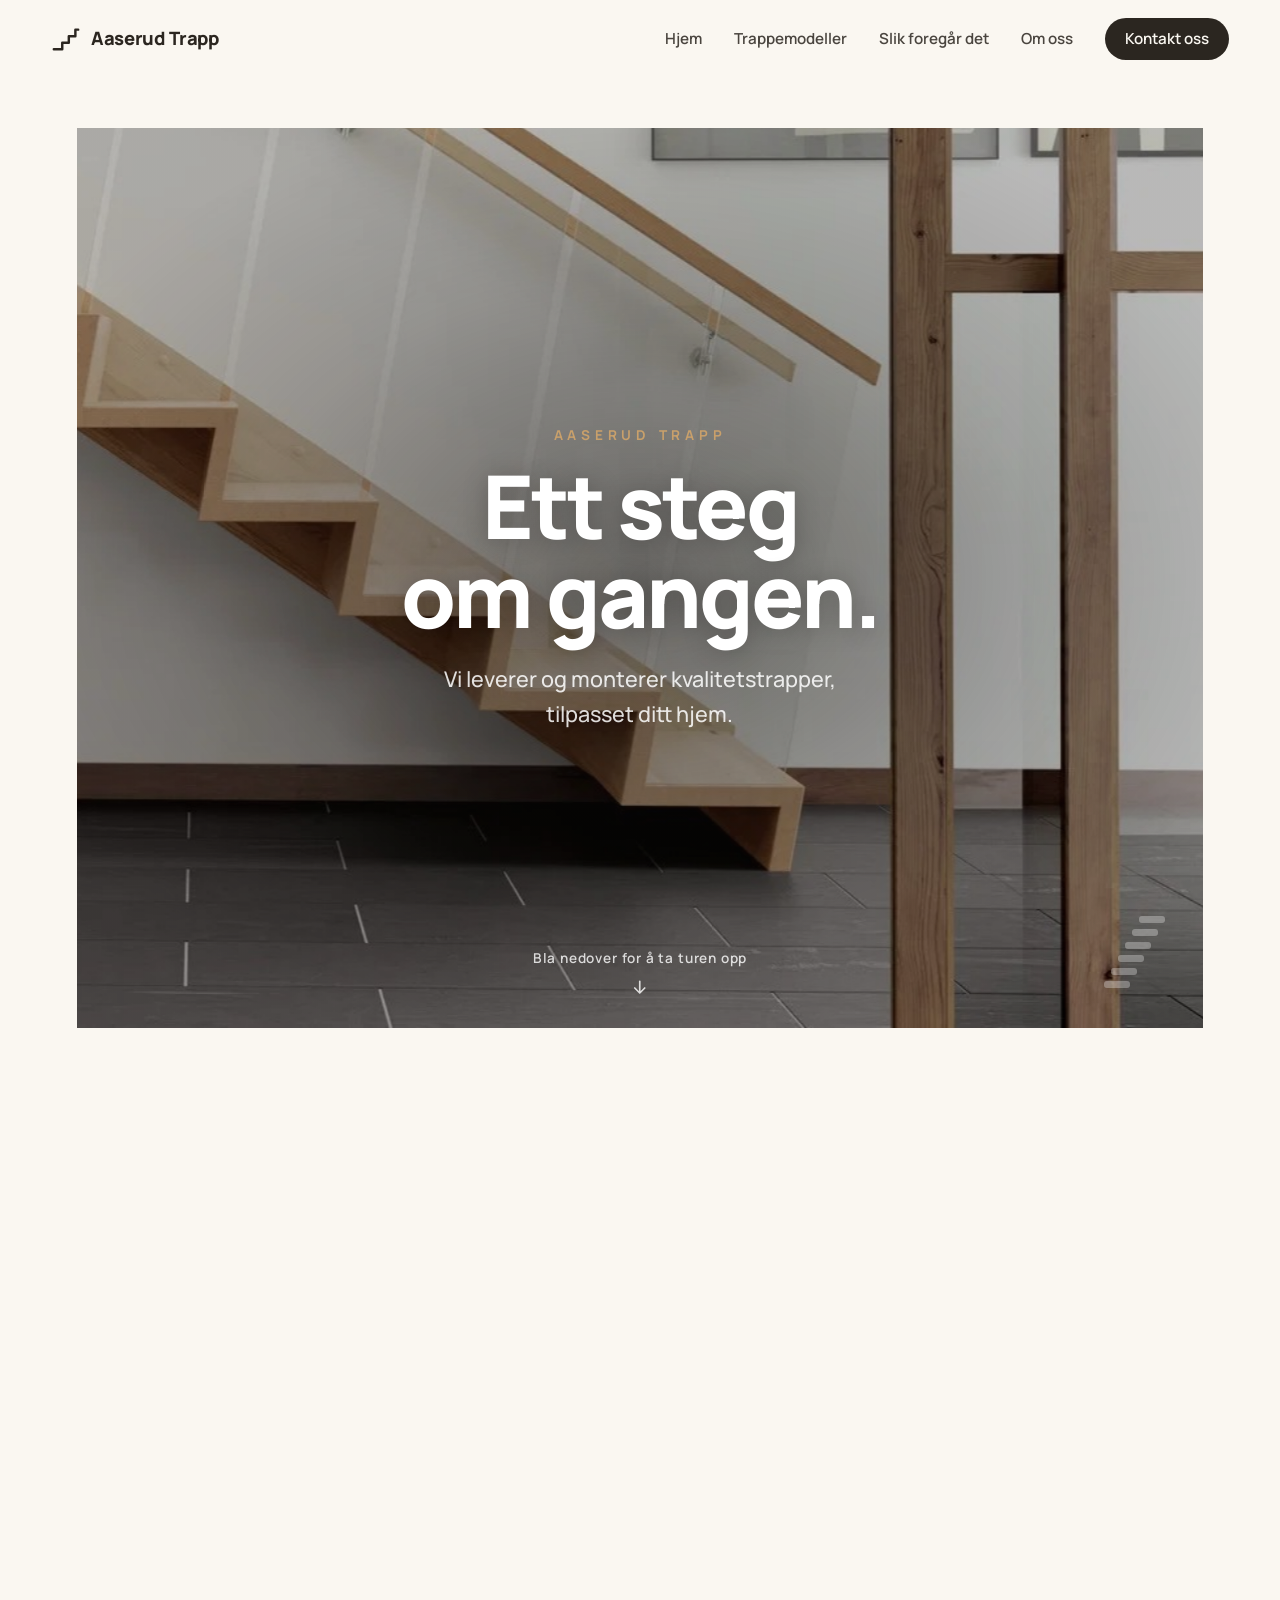
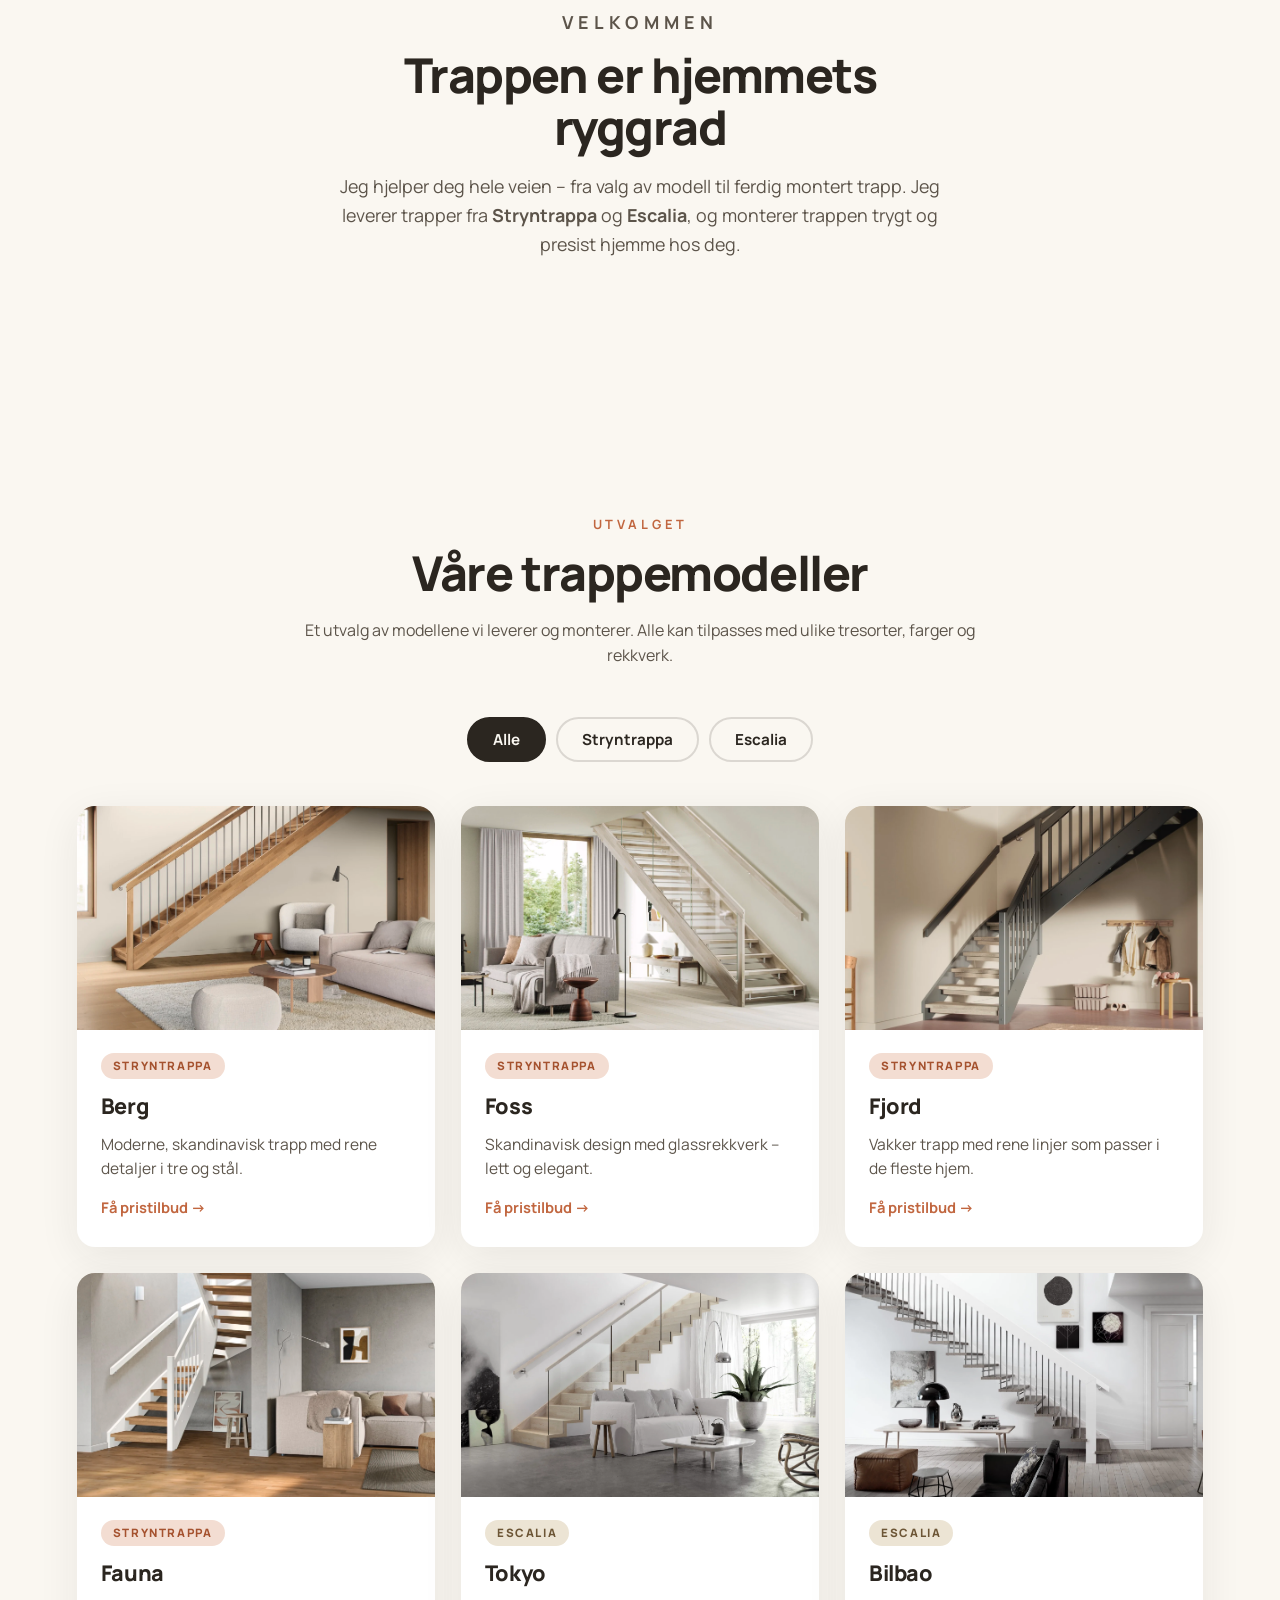
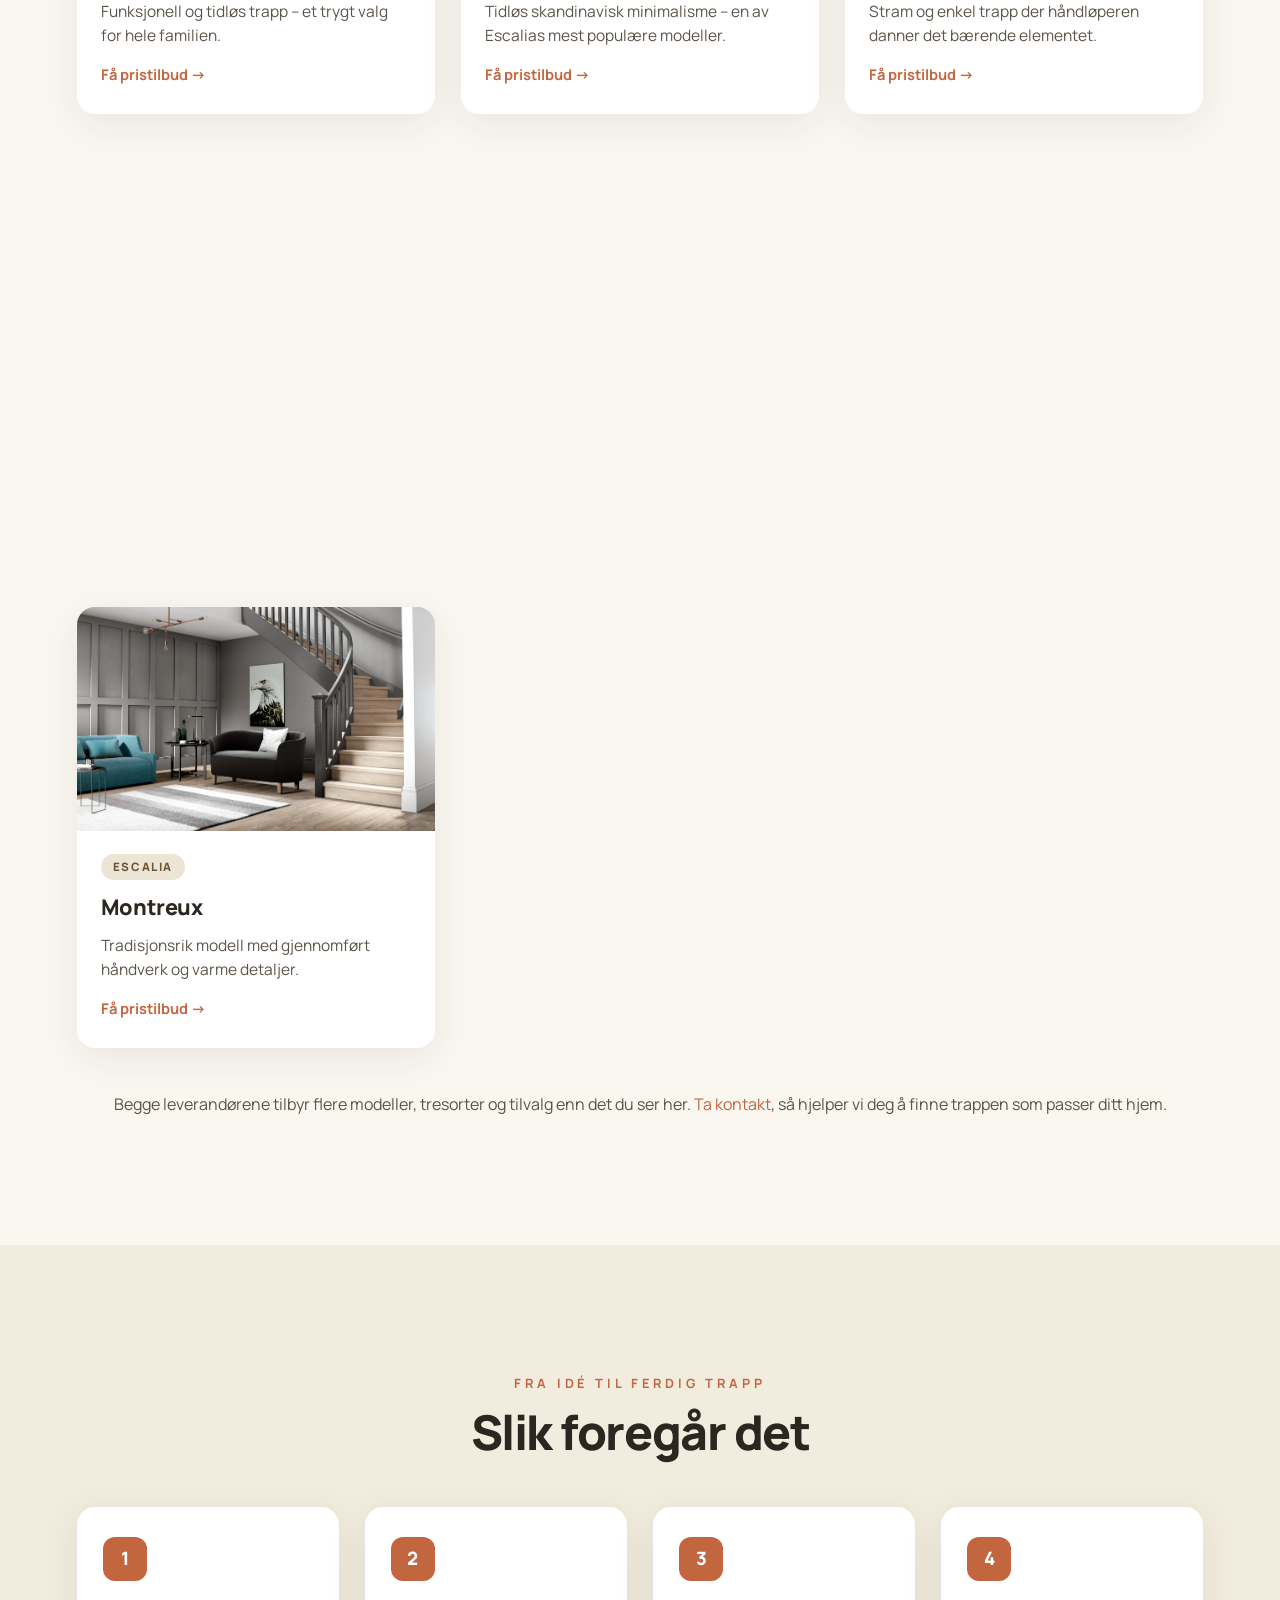
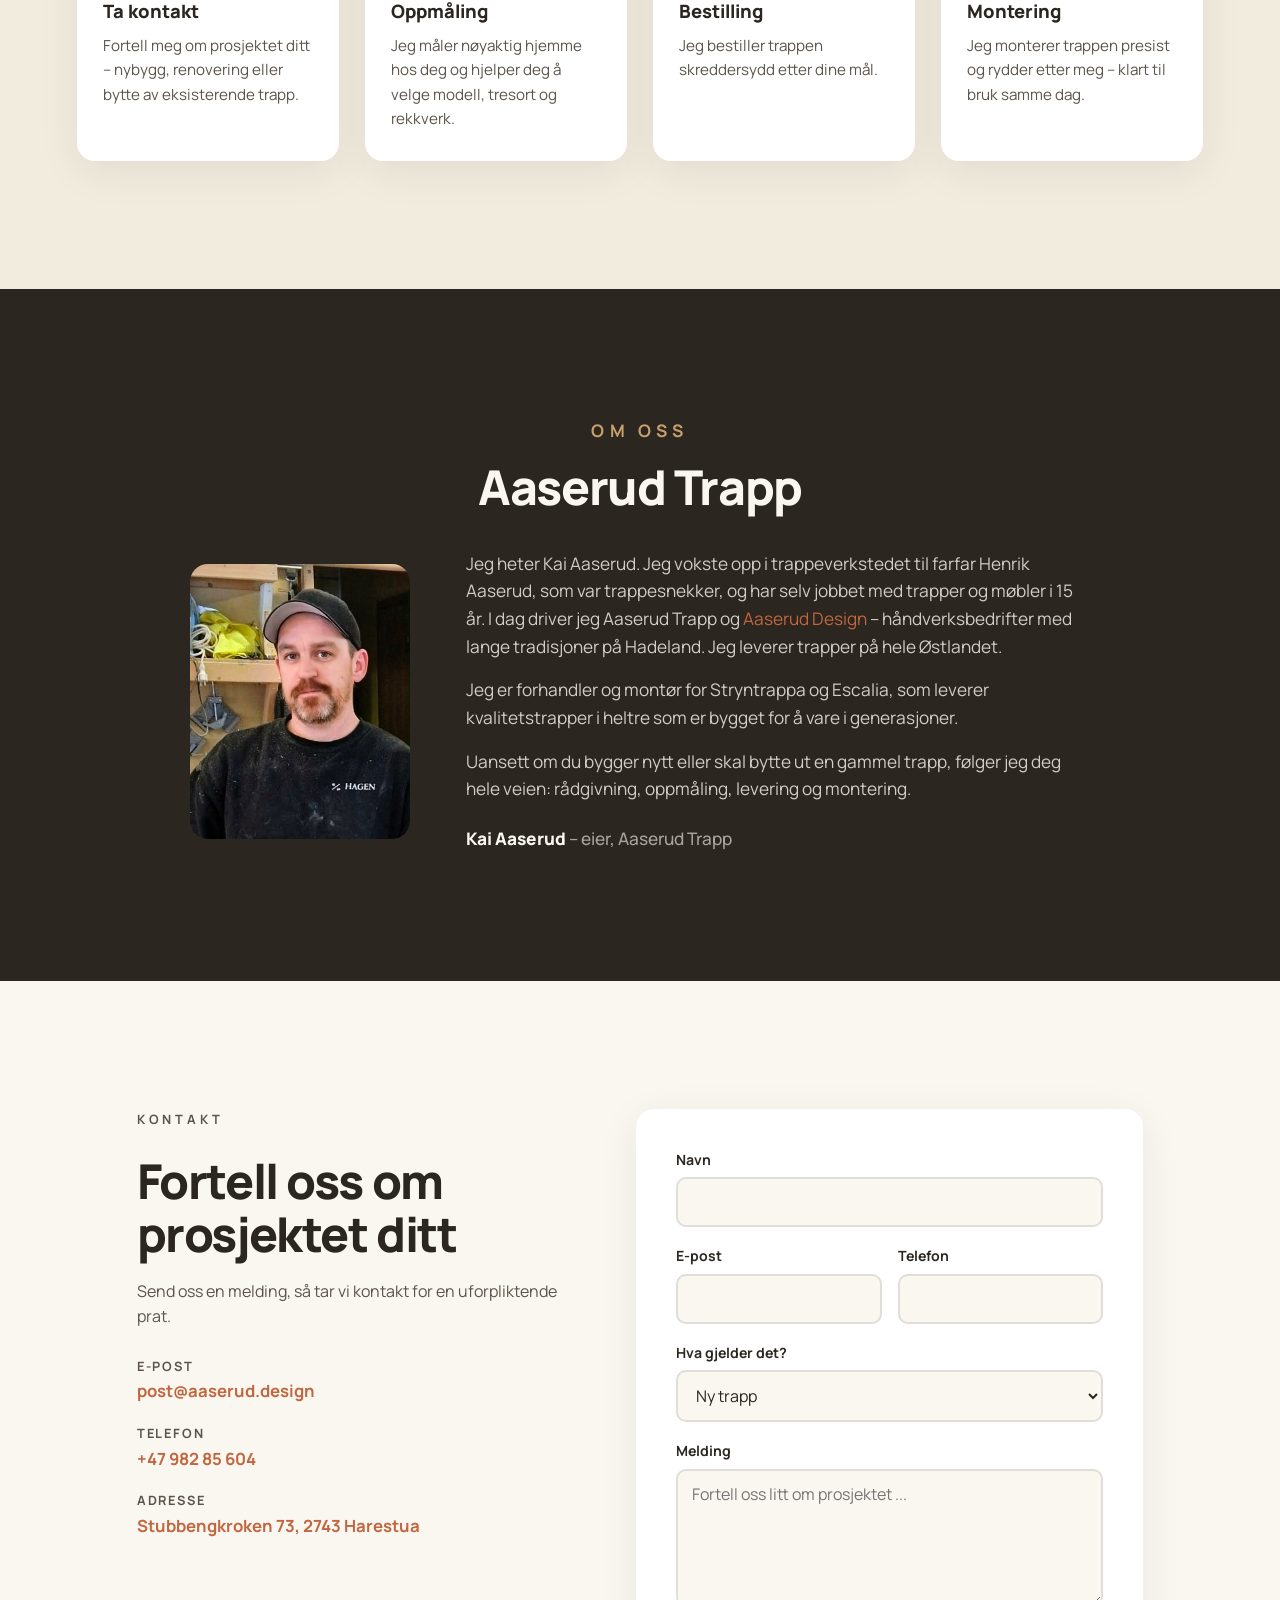
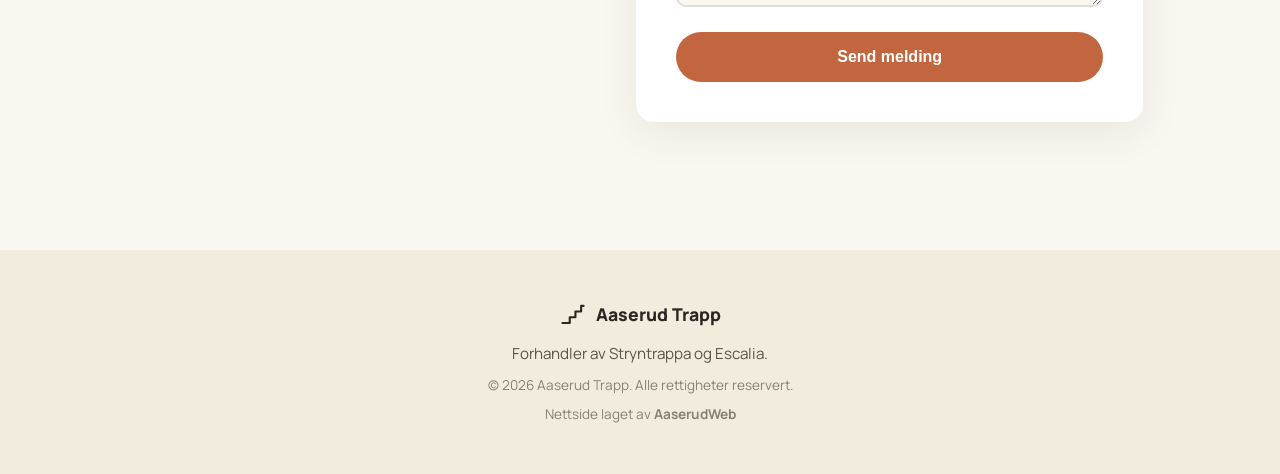
==== commit dfde25d0: "Update Kai's portrait, About text, and contact address Fix photo filename casing (was breaking on ca" ====
--- a/index.html
+++ b/index.html
@@ -169,7 +169,7 @@
         </div>
         <div class="story-panel" data-panel="1">
           <h2>Norsk håndverk<br>i heltre</h2>
-          <p class="story-lead">Jeg velger trapper fra Stryntrappa og Escalia&nbsp;–<br>og monterer dem selv, hjemme hos deg.</p>
+          <p class="story-lead">Vi leverer trapper fra Stryntrappa og Escalia&nbsp;</p>
         </div>
         <div class="story-panel" data-panel="2">
           <h2>Montert<br>av fagfolk</h2>
@@ -456,11 +456,14 @@
           </div>
           <div class="about__text">
             <p>
-              Jeg heter Kai Aaserud, og Aaserud Trapp er mitt familiedrevne firma med røtter på
-              Hadeland. Jeg leverer trapper på hele Østlandet.
+              Jeg heter Kai Aaserud. Jeg vokste opp i trappeverkstedet til farfar Henrik Aaserud,
+              som var trappesnekker, og har selv jobbet med trapper og møbler i 15 år. I dag driver
+              jeg Aaserud Trapp og <a href="https://aaserud.design" target="_blank" rel="noopener">Aaserud Design</a>
+              – håndverksbedrifter med lange tradisjoner på Hadeland. Jeg leverer trapper på hele
+              Østlandet.
             </p>
             <p>
-              Jeg er forhandler og montør for Stryntrappa og Escalia, og velger alltid
+              Jeg er forhandler og montør for Stryntrappa og Escalia, som leverer
               kvalitetstrapper i heltre som er bygget for å vare i generasjoner.
             </p>
             <p>
@@ -490,7 +493,7 @@
           </li>
           <li>
             <strong>Adresse</strong>
-            <a href="https://www.google.com/maps/search/?api=1&query=Stubbengkroken+73%2C+Norge" target="_blank" rel="noopener">Stubbengkroken 73</a>
+            <a href="https://www.google.com/maps/search/?api=1&query=Stubbengkroken+73%2C+2743+Harestua" target="_blank" rel="noopener">Stubbengkroken 73, 2743 Harestua</a>
           </li>
         </ul>
       </div>
--- a/css/style.css
+++ b/css/style.css
@@ -516,6 +516,7 @@
   width: 100%;
   height: 100%;
   object-fit: cover;
+  object-position: center top;
 }
 .about__portrait.is-empty img { display: none; }
 .about__portrait-fallback { width: 38%; color: rgba(250, 247, 241, 0.3); }
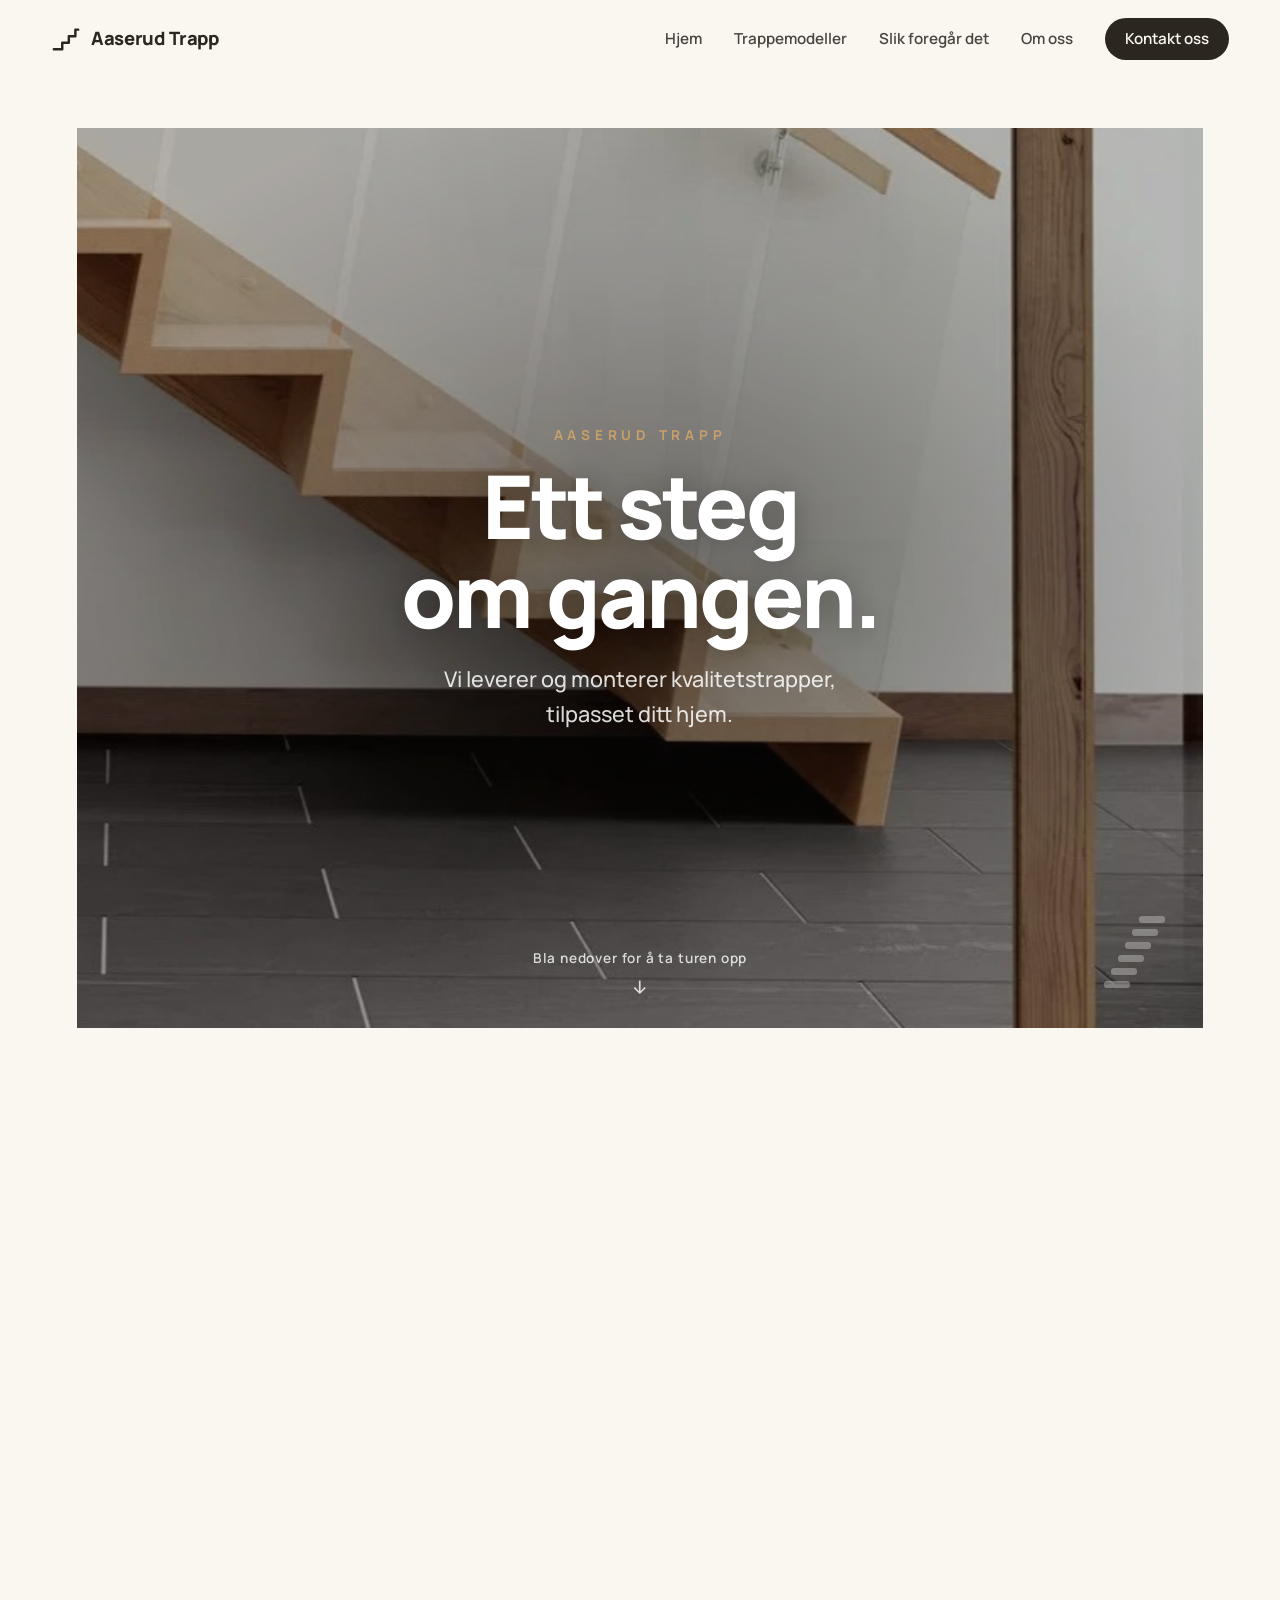
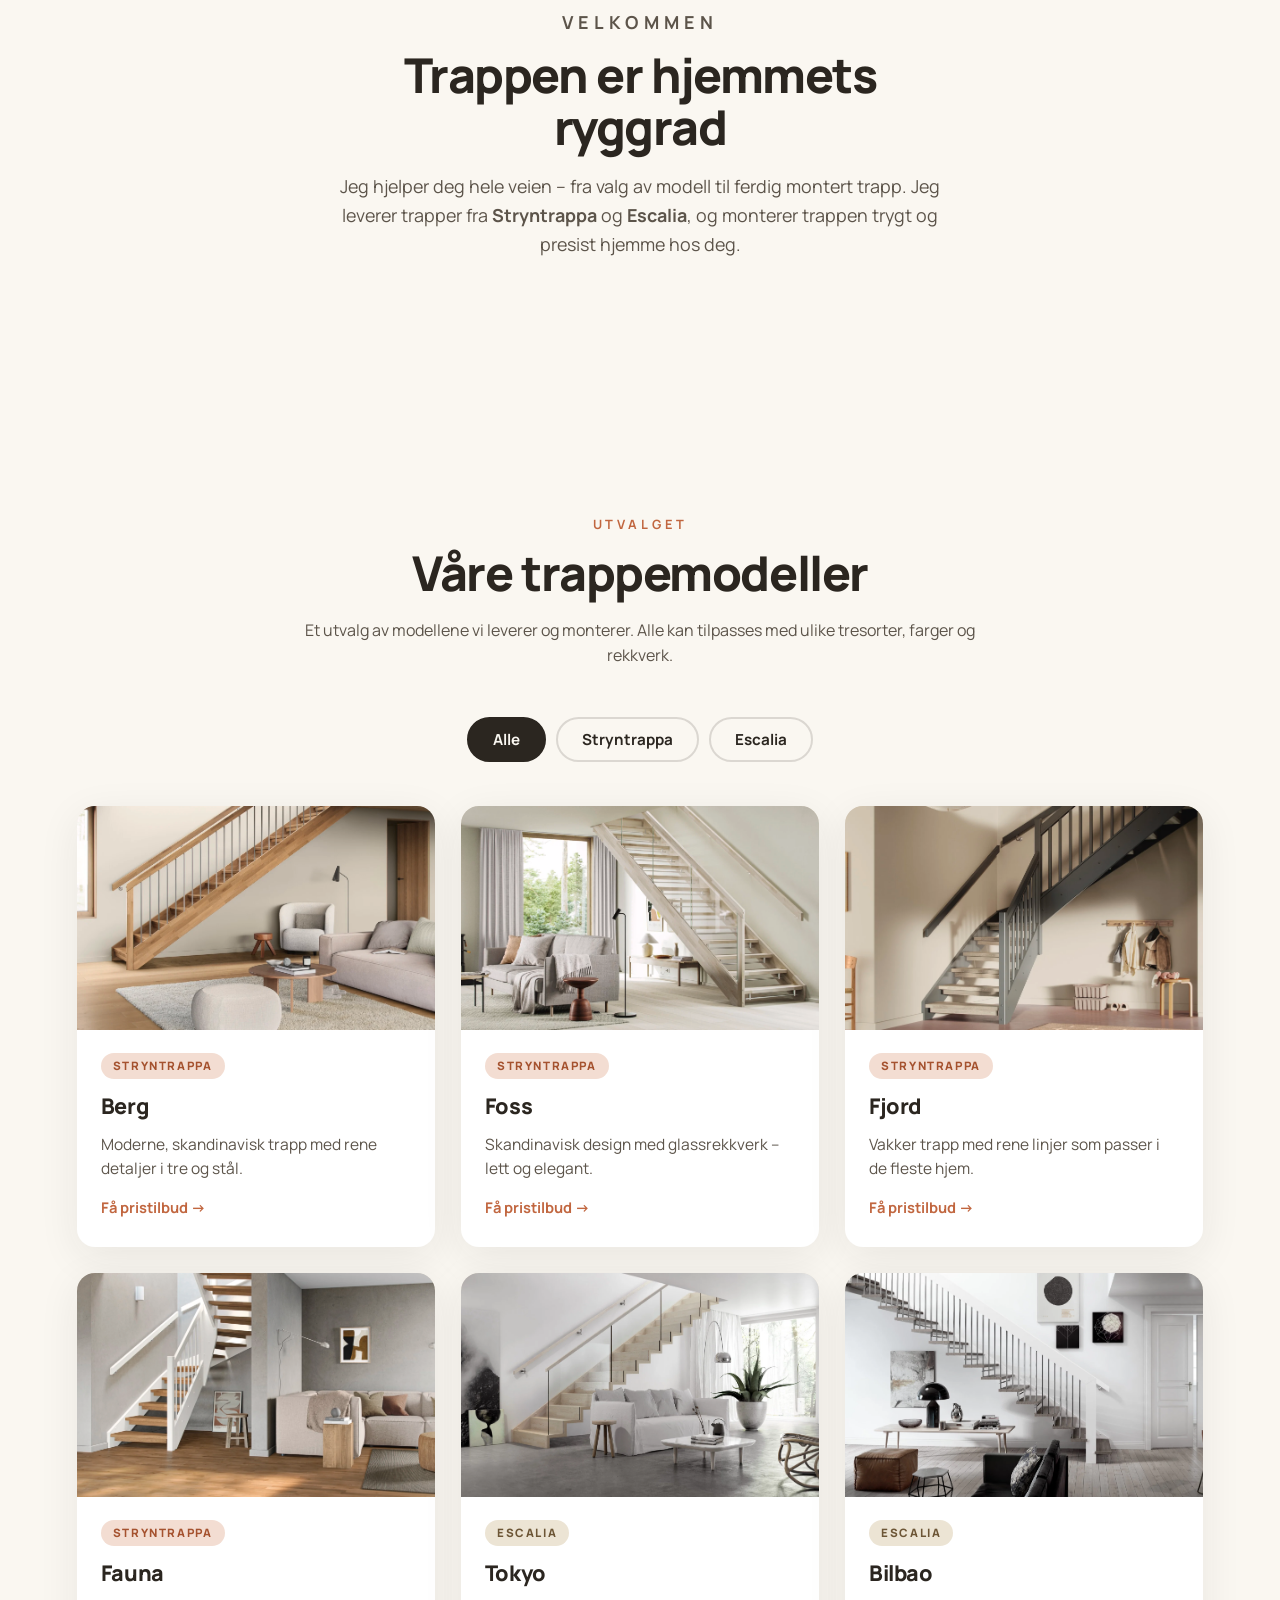
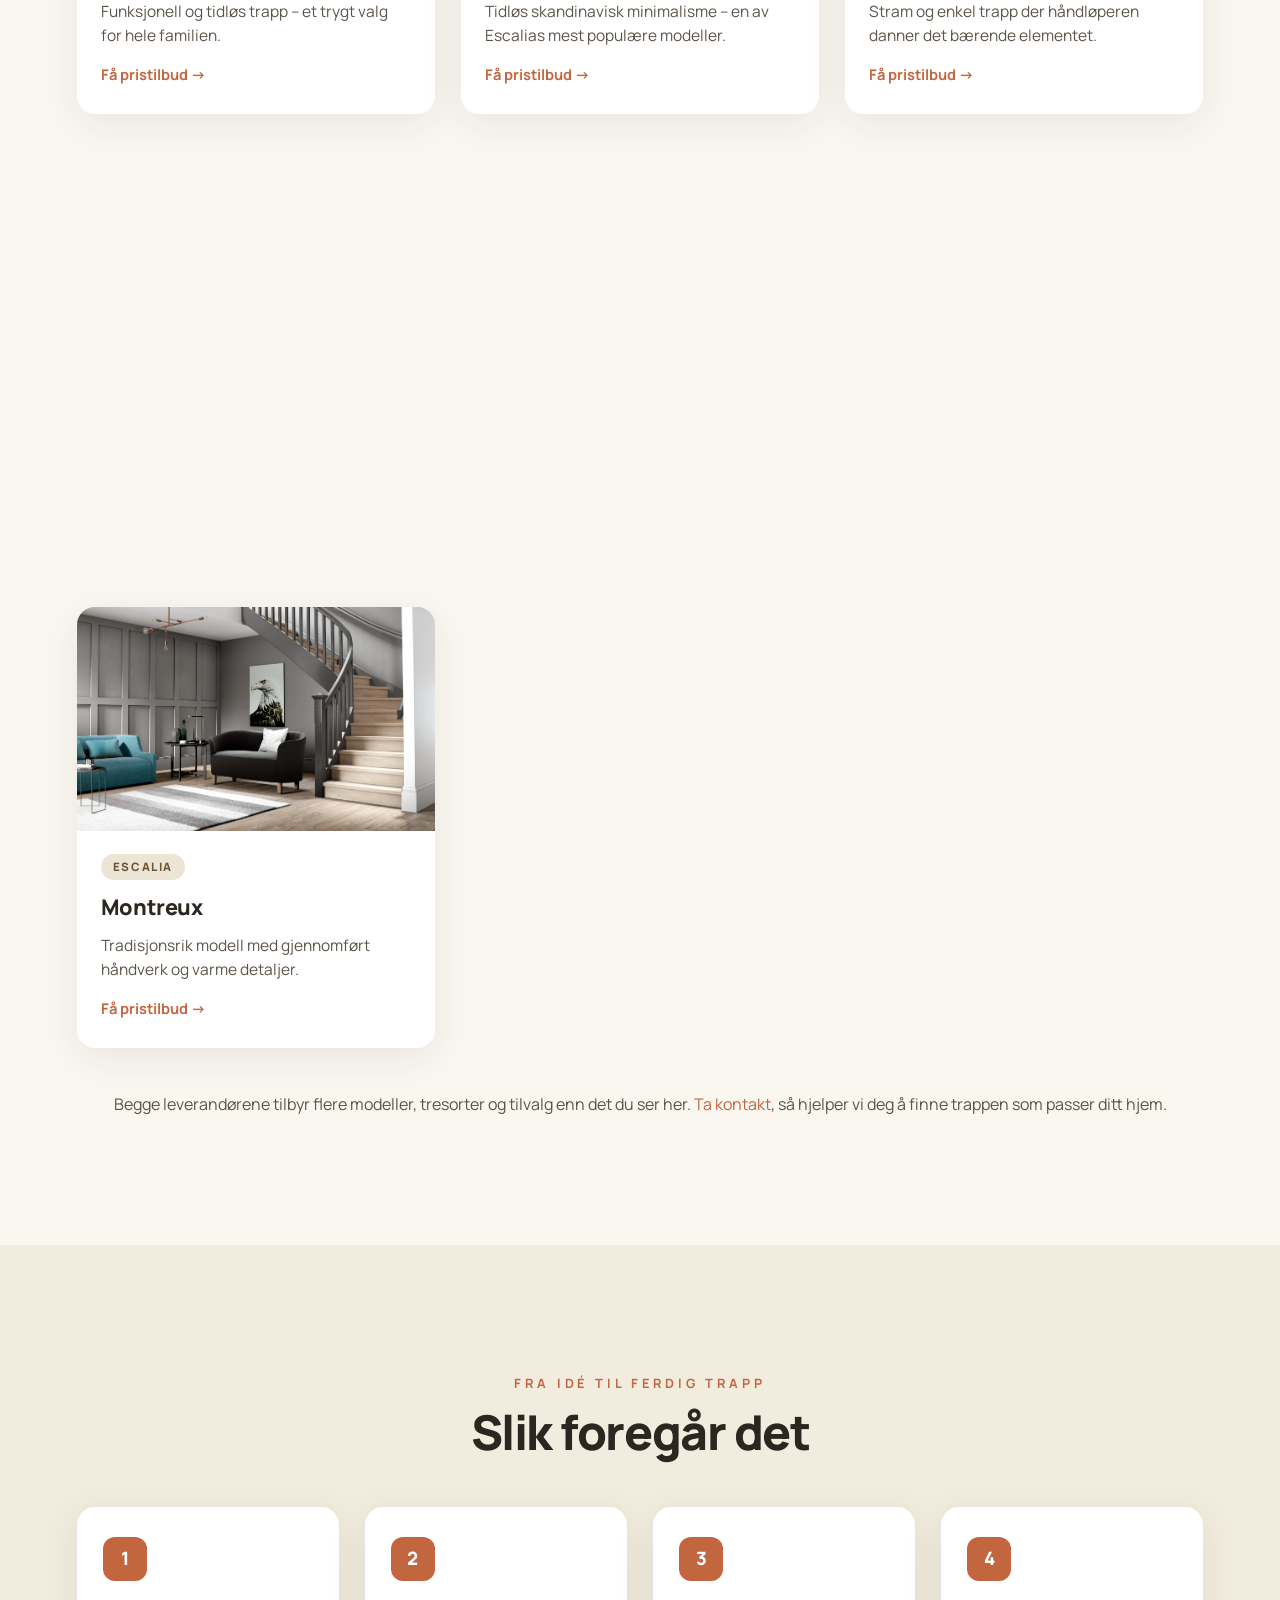
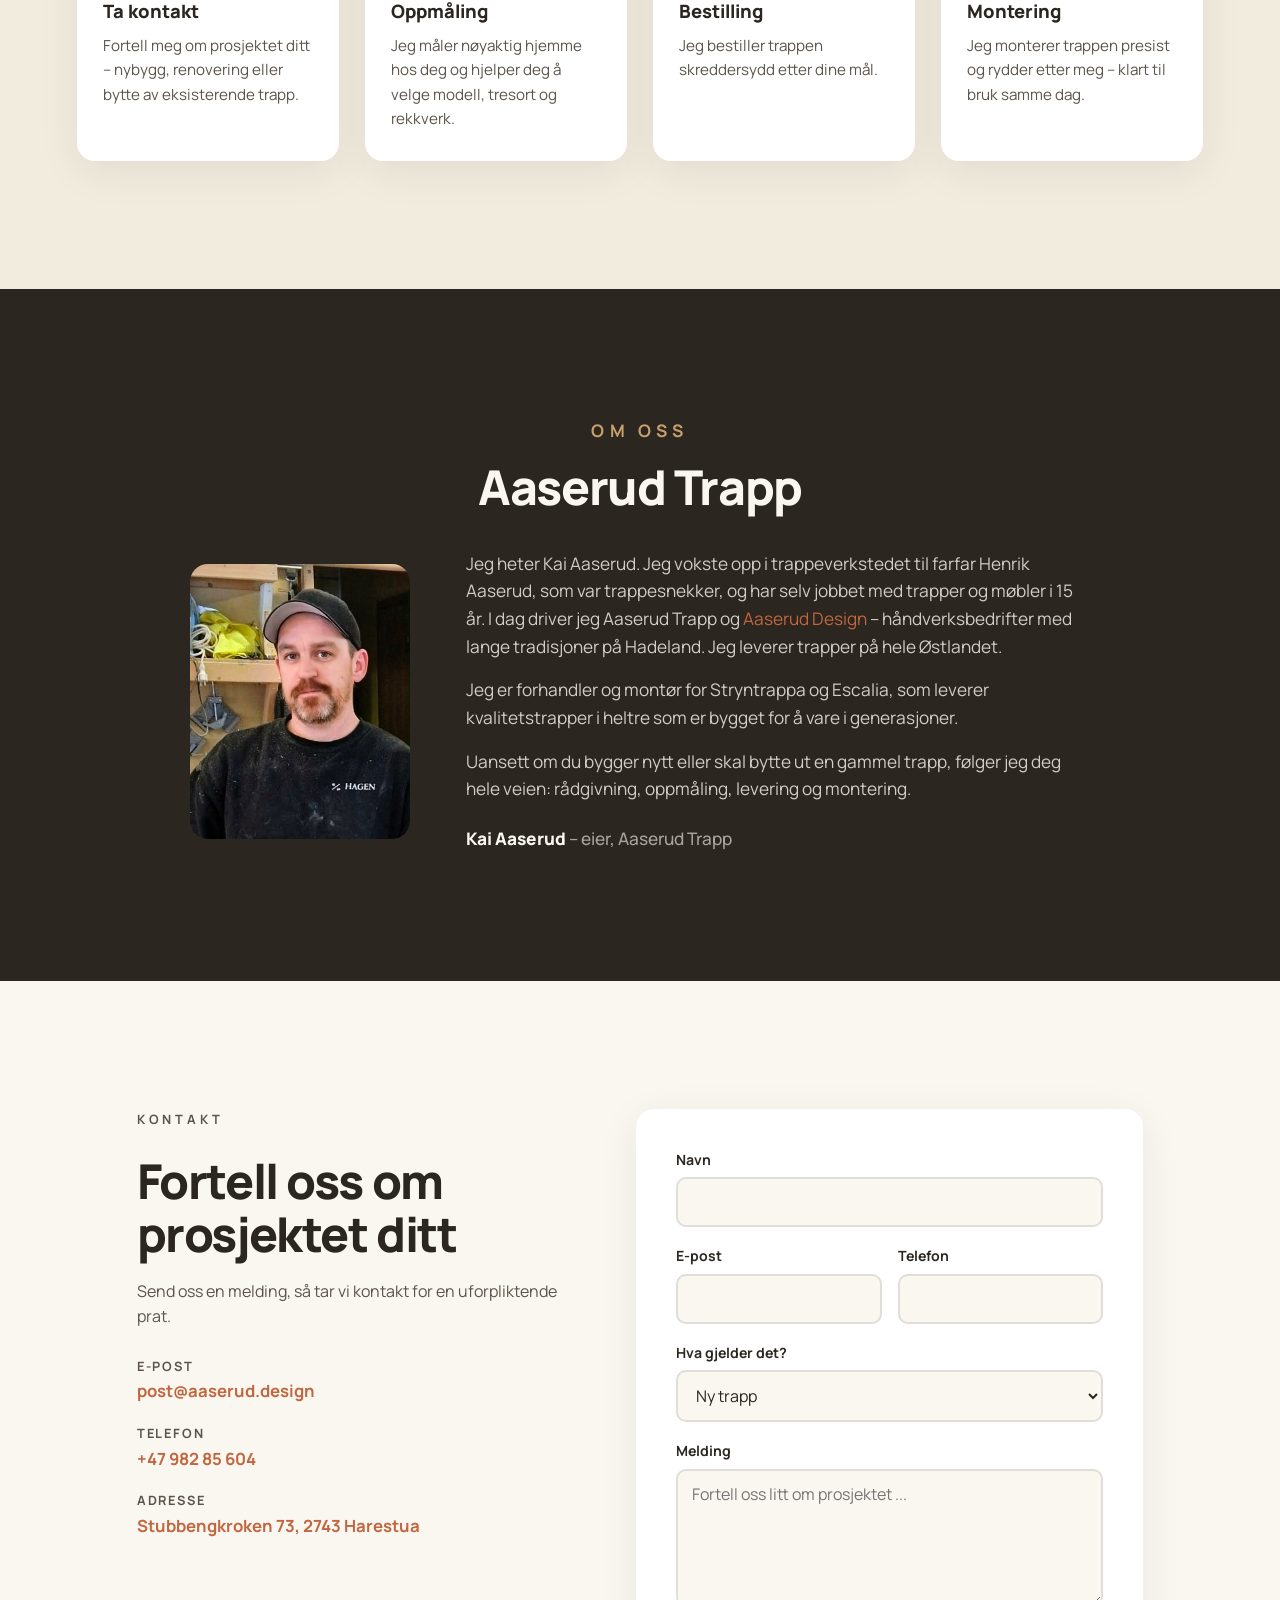
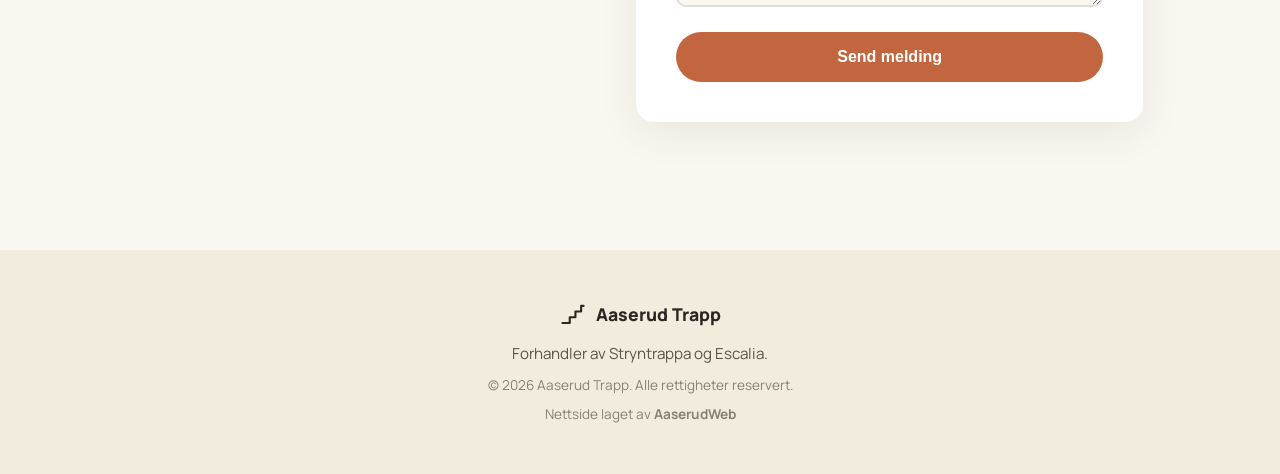
==== commit 85e5d03f: "Fix hero scroll animation to follow the actual stairs in the photo The pan previously slid between t" ====
--- a/index.html
+++ b/index.html
@@ -152,9 +152,10 @@
           <rect x="0" y="0" width="1400" height="1600" fill="url(#lightBeam)"/>
         </svg>
         <!-- Ekte foto brukes i stedet for illustrasjonen når det finnes.
-             data-climb angir hvilken vei trappen i bildet stiger ("left"
-             eller "right"), slik at kameraet klatrer riktig vei. -->
-        <img class="scene__photo" src="bilder/hero.jpg" alt="" data-climb="left" onerror="this.remove()">
+             data-focus-start/-end er posisjonen (x,y i % av bildet) til
+             hhv. nederste og øverste trappetrinn, slik at kameraet faktisk
+             følger trappen i bildet i stedet for å bare panorere hjørne-til-hjørne. -->
+        <img class="scene__photo" src="bilder/hero.jpg" alt="" data-focus-start="74,80" data-focus-end="34,12" onerror="this.remove()">
       </div>
 
       <!-- Jevn mørk toning over hele bildet, slik at hvit tekst alltid er lesbar -->
